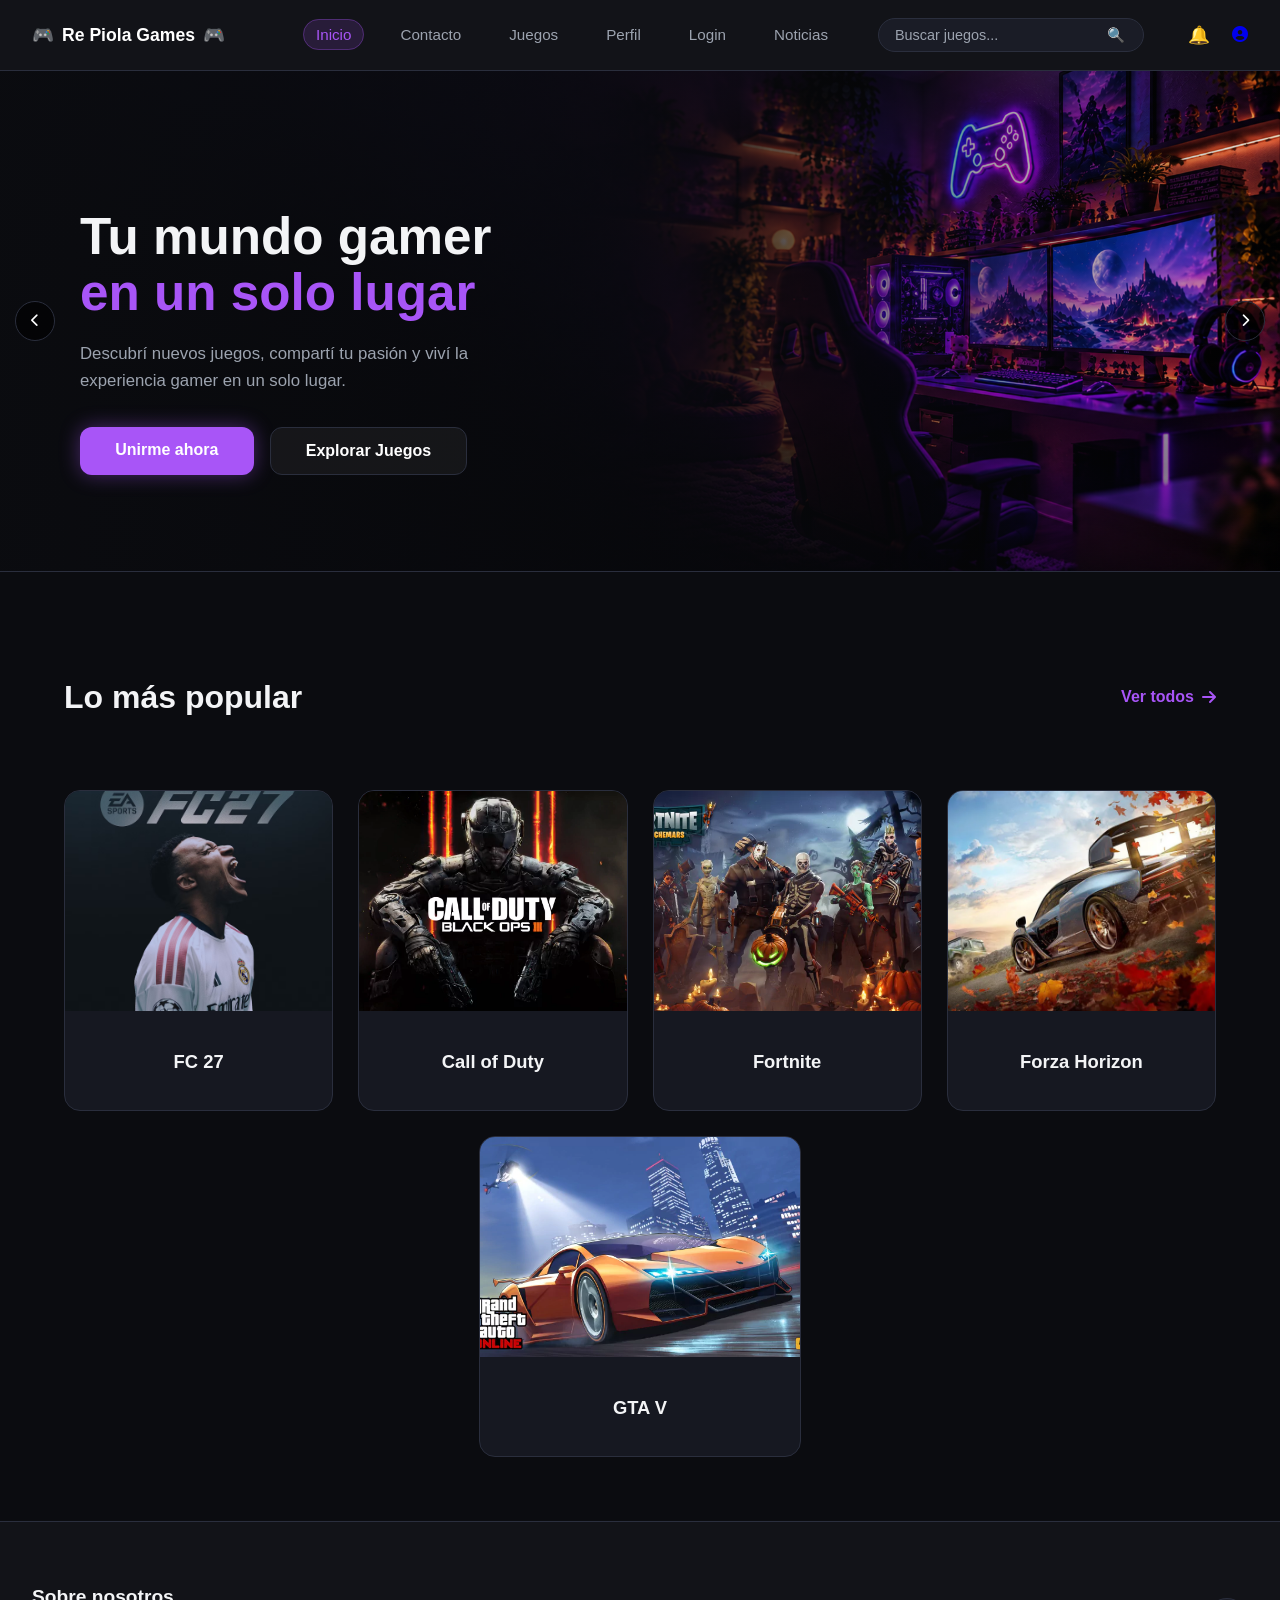
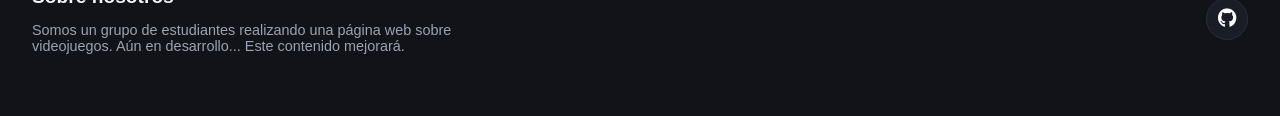
==== index.html @ a8d45162 "mejora en visual de juegos.html" ====
<!DOCTYPE html>
<html lang="es">

<head>
    <meta charset="UTF-8">
    <meta name="viewport" content="width=device-width, initial-scale=1.0">
    <title>Re Piola Games</title>

    <!-- Iconos de Font Awesome -->
    <link rel="stylesheet" href="https://cdnjs.cloudflare.com/ajax/libs/font-awesome/6.5.2/css/all.min.css">

    <!-- Estilos generales y compartidos -->
    <link rel="stylesheet" href="./css/base.css">
    <link rel="stylesheet" href="./css/header.css">
    <link rel="stylesheet" href="./css/componentes.css">

    <!-- Estilos del inicio y pie de página -->
    <link rel="stylesheet" href="./css/inicio.css">
    <link rel="stylesheet" href="./css/footer.css">
</head>

<body>

    <!-- ===== 1. CABECERA ===== -->

    <div id="cabecera-sitio"></div>

    <!-- ===== 2. CONTENIDO PRINCIPAL ===== -->

    <main class="inicio">

        <!-- ===== 2.1. PORTADA Y CARRUSEL ===== -->

        <section id="hero">

            <!-- Imagen que actualiza carrusel.js -->
            <img src="./img/01.png" alt="Imagen en carrusel" id="img-carrusel" class="carrusel-fondo">

            <!-- Degradado sobre la imagen -->
            <div class="overlay-hero"></div>

            <!-- Presentación y enlaces -->
            <div class="hero-texto">
                <h1>
                    Tu mundo gamer
                    <span>en un solo lugar</span>
                </h1>

                <p>
                    Descubrí nuevos juegos, compartí tu pasión y viví
                    la experiencia gamer en un solo lugar.
                </p>

                <div class="hero-botones">
                    <a href="./contacto.html" class="btn">Unirme ahora</a>
                    <a href="./juegos.html" class="btn-secundario">
                        Explorar Juegos
                    </a>
                </div>
            </div>

            <!-- Controles del carrusel -->
            <button id="btn-ant" class="carrusel-btn" aria-label="anterior">
                <i class="fa-solid fa-chevron-left"></i>
            </button>

            <button id="btn-sig" class="carrusel-btn" aria-label="siguiente">
                <i class="fa-solid fa-chevron-right"></i>
            </button>

        </section>

        <!-- ===== 2.2. JUEGOS POPULARES ===== -->

        <section id="juegos-populares">

            <!-- Título y enlace al catálogo -->
            <header>
                <h2>Lo más popular</h2>
                <a href="./juegos.html">
                    Ver todos
                    <i class="fa-solid fa-arrow-right"></i>
                </a>
            </header>

            <!-- Tarjetas organizadas con Flexbox -->
            <div class="grid-juegos">

                <article class="card-juego">
                    <img src="./img/FC-27.avif" alt="FC-27">
                    <h3>FC 27</h3>
                </article>

                <article class="card-juego">
                    <img src="./img/CallOfDuty.webp" alt="Call of Duty">
                    <h3>Call of Duty</h3>
                </article>

                <article class="card-juego">
                    <img src="./img/Fornite.webp" alt="Fortnite">
                    <h3>Fortnite</h3>
                </article>

                <article class="card-juego">
                    <img src="./img/ForzaHorizon.webp" alt="Forza Horizon">
                    <h3>Forza Horizon</h3>
                </article>

                <article class="card-juego">
                    <img src="./img/GtaV.webp" alt="GTA V">
                    <h3>GTA V</h3>
                </article>

            </div>

        </section>

    </main>

    <!-- ===== 3. PIE DE PÁGINA ===== -->

    <div id="pie-sitio"></div>

    <!-- ===== 4. JAVASCRIPT ===== -->

    <script src="./js/carrusel.js"></script>
    <script src="./js/componentes.js"></script>
</body>

</html>
---- css/base.css ----
/* ===== 1. COLORES GENERALES ===== */

:root {
    --bg-main: #0b0c10;
    --bg-header: #121318;
    --bg-card: #161821;

    --color-primary: #a855f7;
    --color-primary-hover: #9333ea;

    --color-text: #f3f4f6;
    --color-text-muted: #9ca3af;

    --border-color: #2a2e3d;
}

/* ===== 2. ESTILO GENERAL DE LA PÁGINA ===== */

body {
    font-family: Verdana, Tahoma, sans-serif;
    margin: 0;
    background-color: var(--bg-main);
    color: var(--color-text);
}

/* ===== 3. CONTENEDOR PRINCIPAL ===== */

main {
    flex: 1;
    max-width: 1300px; /* max width y margin limitan el contenido a 1300 píxeles y lo centra; en pantallas más anchas quedan esos márgenes. */
    margin: 0 auto;
    width: 100%;
    padding: 0;
}
---- css/header.css ----
/* ===== 1. CABECERA PRINCIPAL ===== */

.header-principal {
    background-color: var(--bg-header);
    border-bottom: 1px solid var(--border-color);
    display: flex;
    align-items: center;
    justify-content: space-between;
    padding: 0 2rem;
    height: 70px;
}

/* ===== POSICIÓN DE LA CABECERA COMPARTIDA ===== */

#cabecera-sitio {
    position: sticky;
    top: 0;
    z-index: 1000;
}

/* ===== 2. LOGO ===== */

.logo a {
    display: flex;
    align-items: center;
    gap: 8px;
    font-weight: bold;
    font-size: 1.1rem;
    color: #fff;
    text-decoration: none;
}

/* ===== 3. NAVEGACIÓN ===== */

nav ul {
    display: flex;
    gap: 1.5rem;
    list-style: none;
}

nav ul li a {
    color: var(--color-text-muted);
    text-decoration: none;
    font-size: 0.95rem;
    padding: 6px 12px;
    border-radius: 20px;
    transition: color 0.2s;
}

/* Al pasar el mouse o estar en la página actual */

nav ul li a:hover,
nav ul li a.activo {
    color: #fff;
    background-color: #a855f726;
}

/* Enlace de la página actual */

nav ul li a.activo {
    color: var(--color-primary);
    border: 1px solid #a855f74d;
}

/* ===== 4. BUSCADOR ===== */

.buscador {
    display: flex;
    align-items: center;
    background-color: #1a1c26;
    border: 1px solid var(--border-color);
    border-radius: 30px;
    padding: 4px 12px;
    width: 240px;
}

.buscador input {
    background: transparent;
    border: none;
    color: var(--color-text);
    outline: none;
    width: 100%;
    font-size: 0.9rem;
    padding: 4px;
}

.buscador input::placeholder {
    color: var(--color-text-muted);
}

.buscador button {
    background: transparent;
    border: none;
    cursor: pointer;
    font-size: 0.9rem;
}

/* ===== 5. PANEL DE USUARIO ===== */

.usuario-panel {
    display: flex;
    align-items: center;
    gap: 1rem;
}

.usuario-panel button {
    background: transparent;
    border: none;
    color: var(--color-text);
    font-size: 1.1rem;
    cursor: pointer;
    position: relative;
}

/* ===== 6. ADAPTACIÓN A PANTALLAS PEQUEÑAS ===== */

@media (max-width: 968px) {
    .header-principal {
        padding: 0 1rem;
        flex-wrap: wrap;
        height: auto;
        gap: 10px;
    }
   
    nav ul {
        gap: 1rem;
        overflow-x: auto;
        padding-bottom: 5px;
    }

    .buscador {
        display: none;
    }
}
---- css/componentes.css ----
/* ===== 1. BOTÓN PRINCIPAL ===== */

.btn {
    background-color: var(--color-primary);
    color: #fff;
    padding: 0.9rem 2.2rem;
    border-radius: 12px;
    font-weight: 700;
    text-decoration: none;
    transition: background-color 0.2s, transform 0.2s;
    box-shadow: 0 0 20px rgba(168, 85, 247, 0.4);
}

.btn:hover {
    background-color: var(--color-primary-hover);
    transform: translateY(-2px);
}

/* ===== 2. BOTÓN SECUNDARIO ===== */

.btn-secundario {
    background-color: rgba(255, 255, 255, 0.05);
    color: #fff;
    border: 1px solid var(--border-color);
    padding: 0.9rem 2.2rem;
    border-radius: 12px;
    font-weight: 700;
    text-decoration: none;
    transition: background-color 0.2s, border-color 0.2s;
}

.btn-secundario:hover {
    background-color: rgba(255, 255, 255, 0.1);
    border-color: var(--color-text-muted);
}
---- css/inicio.css ----
/* ===== ANCHO GENERAL DEL INICIO ===== */

main.inicio {
    max-width: none;
}

/* Mantiene centrada la sección de juegos */

#juegos-populares {
    box-sizing: border-box;
    width: 100%;
    max-width: 1300px;
    margin-left: auto;
    margin-right: auto;
}

/* ===== 1. CONTENEDOR DE LA PORTADA ===== */

#hero {
    position: relative;
    width: 100%;
    height: 500px;
    border-radius: 0%;
    overflow: hidden;
    display: flex;
    align-items: center;
    padding: 0;
    border-bottom: 1px solid var(--border-color);
}

/* ===== 2. IMAGEN Y DEGRADADO ===== */

.carrusel-fondo {
    position: absolute;
    top: 0;
    left: 0;
    width: 100%;
    height: 100%;
    object-fit: cover;
    z-index: 1;
}

.overlay-hero {
    position: absolute;
    top: 0;
    left: 0;
    width: 100%;
    height: 100%;
    background: linear-gradient(
        90deg,
        rgba(11, 12, 16, 0.95) 0%,
        rgba(11, 12, 16, 0.6) 60%,
        rgba(11, 12, 16, 0.1) 100%
    );
    z-index: 2;
}

/* ===== 3. TEXTO Y BOTONES DE LA PORTADA ===== */

.hero-texto {
    position: relative;
    z-index: 10;
    flex: 1;
    max-width: 550px;
    padding-left: 5rem;
}

.hero-texto h1 {
    font-size: 3.2rem;
    line-height: 1.1;
    font-weight: 800;
    color: var(--color-text);
    margin-bottom: 1.2rem;
}

.hero-texto h1 span {
    color: var(--color-primary);
    display: block;
}

.hero-texto p {
    color: var(--color-text-muted);
    font-size: 1.05rem;
    line-height: 1.6;
    margin-bottom: 2rem;
    max-width: 460px;
}

.hero-botones {
    display: flex;
    flex-wrap: wrap;
    gap: 1rem;
}

/* ===== 4. FLECHAS DEL CARRUSEL ===== */

.carrusel-btn {
    position: absolute;
    top: 50%;
    transform: translateY(-50%);
    background-color: rgba(0, 0, 0, 0.6);
    color: white;
    border: 1px solid var(--border-color);
    width: 40px;
    height: 40px;
    border-radius: 50%;
    cursor: pointer;
    display: flex;
    align-items: center;
    justify-content: center;
    z-index: 10;
    transition: background-color 0.2s;
}

.carrusel-btn:hover {
    background-color: var(--color-primary);
    border-color: var(--color-primary);
}

#btn-ant {
    left: 15px;
}

#btn-sig {
    right: 15px;
}

/* ===== 5. SECCIÓN DE JUEGOS POPULARES ===== */

#juegos-populares {
    box-sizing: border-box;
    width: 100%;
    max-width: 1300px;
    margin: 2rem auto 0;
    padding: 3rem 4rem;
    background-color: var(--bg-main);
}

#juegos-populares header {
    background: transparent;
    border: none;
    padding: 0;
    height: auto;
    display: flex;
    justify-content: space-between;
    align-items: center;
    margin-bottom: 2rem;
}

#juegos-populares h2 {
    font-size: 2rem;
    font-weight: 700;
    color: var(--color-text);
}

#juegos-populares header a {
    color: var(--color-primary);
    font-weight: 600;
    display: flex;
    align-items: center;
    gap: 8px;
    font-size: 1rem;
    text-decoration: none;
    transition: opacity 0.2s;
}

#juegos-populares header a:hover {
    opacity: 0.8;
}

/* ===== 6. TARJETAS DE JUEGOS ===== */

.grid-juegos {
    display: flex;
    flex-wrap: wrap;
    gap: 25px;
    justify-content: center;
    padding: 1rem 0;
}

.card-juego {
    background-color: var(--bg-card);
    border: 1px solid var(--border-color);
    border-radius: 16px;
    overflow: hidden;
    flex: 1 1 260px;
    max-width: 320px;
    transition:
        transform 0.3s ease,
        border-color 0.3s ease,
        box-shadow 0.3s ease;
    cursor: pointer;
}

.card-juego:hover {
    transform: translateY(-8px);
    border-color: var(--color-primary);
    box-shadow: 0 10px 20px rgba(168, 85, 247, 0.2);
}

.card-juego img {
    width: 100%;
    height: 220px;
    object-fit: cover;
}

.card-juego h3 {
    padding: 18px;
    font-size: 1.15rem;
    color: var(--color-text);
    text-align: center;
}

/* ===== 7. ADAPTACIÓN A PANTALLAS PEQUEÑAS ===== */

@media (max-width: 968px) {
    #hero {
        gap: 2rem;
    }

    .hero-texto h1 {
        font-size: 2.5rem;
    }
}
---- css/footer.css ----
/* ===== 1. CONTENEDOR DEL PIE DE PÁGINA ===== */

footer {
    background-color: var(--bg-header);
    border-top: 1px solid var(--border-color);
    padding: 3rem 2rem;
    display: flex;
    justify-content: space-between;
    align-items: center;
    margin-top: auto;
}

/* ===== 2. INFORMACIÓN ===== */

.footer-info h2 {
    font-size: 1.2rem;
    margin-bottom: 0.5rem;
}

.footer-info p {
    color: var(--color-text-muted);
    font-size: 0.9rem;
    max-width: 500px;
}

/* ===== 3. REDES SOCIALES ===== */

.footer-redes a {
    background-color: #1a1c26;
    border: 1px solid var(--border-color);
    color: #fff;
    text-decoration: none;
    width: 40px;
    height: 40px;
    border-radius: 50%;
    display: flex;
    align-items: center;
    justify-content: center;
    font-size: 1.2rem;
    transition: background-color 0.2s, border-color 0.2s;
}

.footer-redes a:hover {
    background-color: var(--color-primary);
    border-color: var(--color-primary);
}

/* ===== 4. ADAPTACIÓN A PANTALLAS PEQUEÑAS ===== */

@media (max-width: 968px) {
    footer {
        flex-direction: column;
        gap: 1.5rem;
        text-align: center;
    }
}
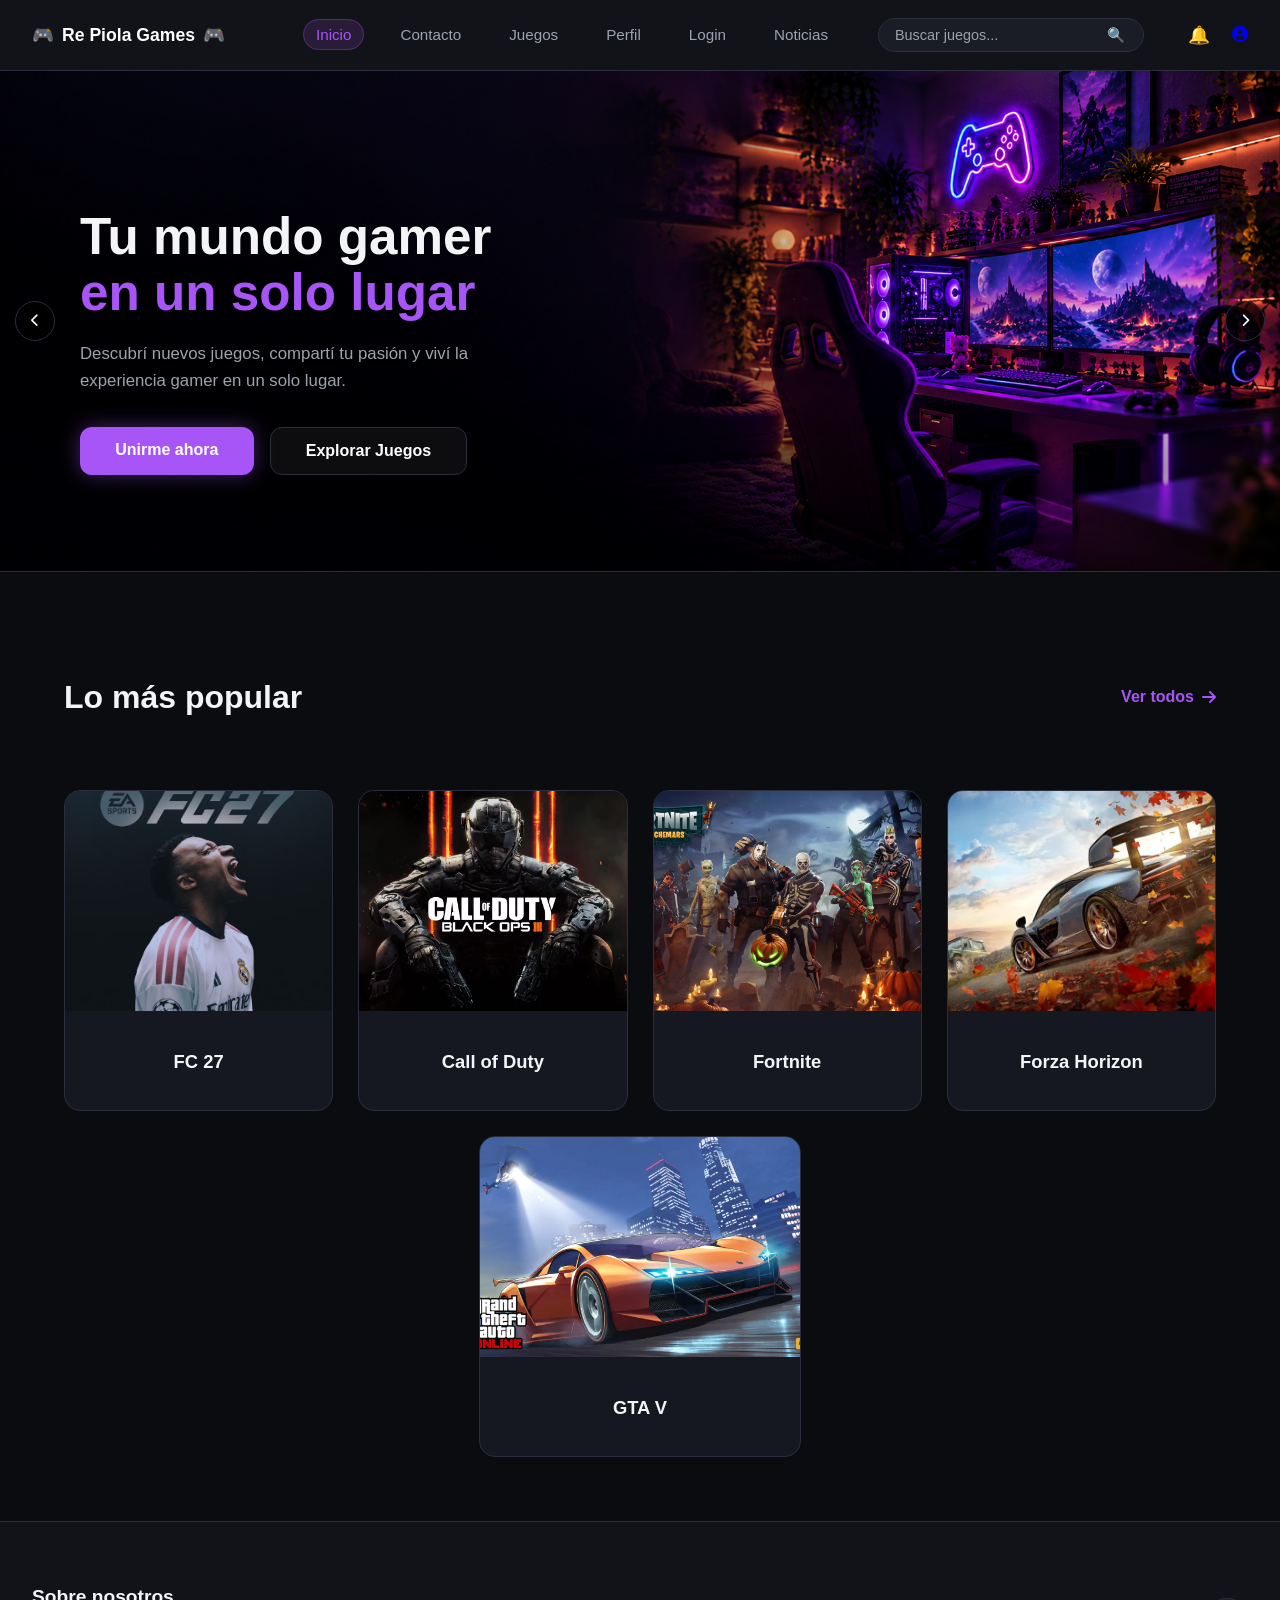
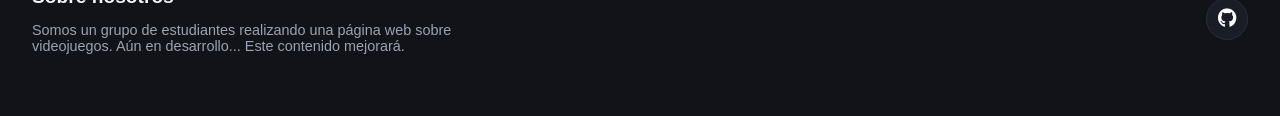
==== commit 0337277b: "Mejora el diseño del formulario de contacto Acomodé los campos y los mensajes de error para que se v" ====
--- a/index.html
+++ b/index.html
@@ -34,10 +34,7 @@
         <section id="hero">
 
             <!-- Imagen que actualiza carrusel.js -->
-            <img src="./img/01.png" alt="Imagen en carrusel" id="img-carrusel" class="carrusel-fondo">
-
-            <!-- Degradado sobre la imagen -->
-            <div class="overlay-hero"></div>
+            <img src="./img/01.png" alt="Habitación gamer con computadora y luces violetas", id="img-carrusel" class="carrusel-fondo">
 
             <!-- Presentación y enlaces -->
             <div class="hero-texto">
--- a/css/inicio.css
+++ b/css/inicio.css
@@ -38,21 +38,6 @@
     height: 100%;
     object-fit: cover;
     z-index: 1;
-}
-
-.overlay-hero {
-    position: absolute;
-    top: 0;
-    left: 0;
-    width: 100%;
-    height: 100%;
-    background: linear-gradient(
-        90deg,
-        rgba(11, 12, 16, 0.95) 0%,
-        rgba(11, 12, 16, 0.6) 60%,
-        rgba(11, 12, 16, 0.1) 100%
-    );
-    z-index: 2;
 }
 
 /* ===== 3. TEXTO Y BOTONES DE LA PORTADA ===== */
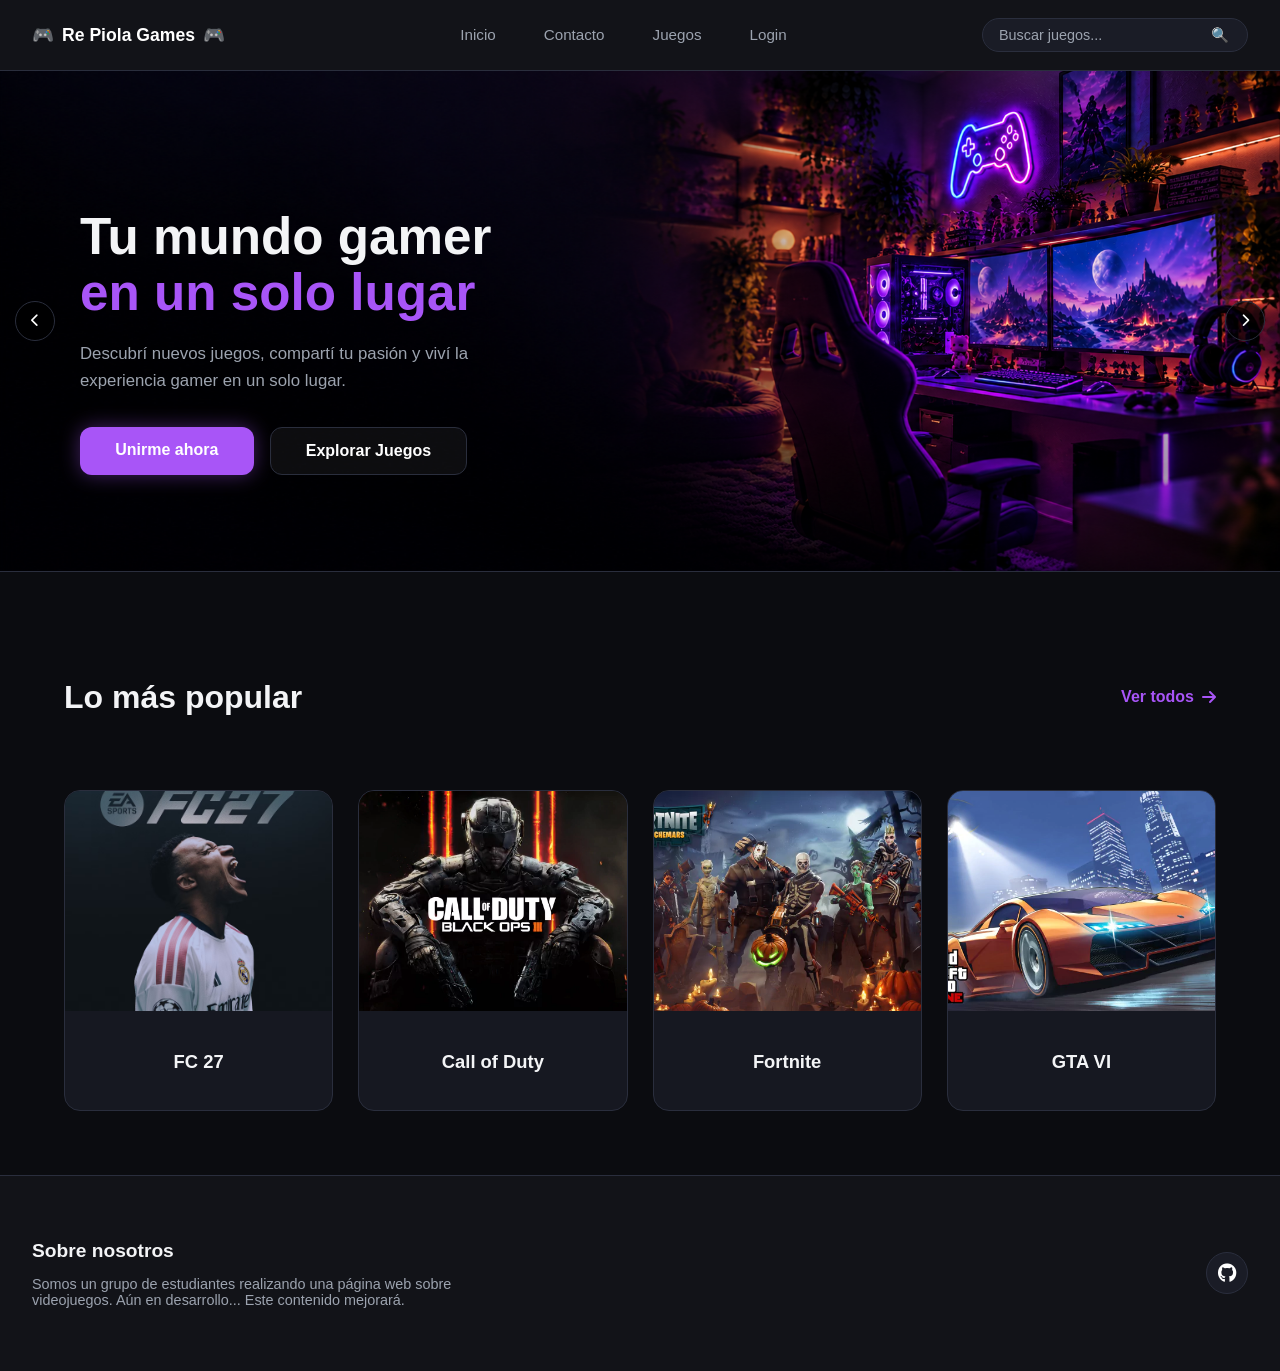
==== commit f4258558: "Actualizacion proyecto Borro franco la clase perfil y noticias porque dijo que era mucho. mejoras en" ====
--- a/index.html
+++ b/index.html
@@ -1,127 +1,177 @@
-<!DOCTYPE html>
+<!doctype html>
 <html lang="es">
-
-<head>
-    <meta charset="UTF-8">
-    <meta name="viewport" content="width=device-width, initial-scale=1.0">
+  <head>
+    <meta charset="UTF-8" />
+    <meta name="viewport" content="width=device-width, initial-scale=1.0" />
     <title>Re Piola Games</title>
 
     <!-- Iconos de Font Awesome -->
-    <link rel="stylesheet" href="https://cdnjs.cloudflare.com/ajax/libs/font-awesome/6.5.2/css/all.min.css">
+    <link
+      rel="stylesheet"
+      href="https://cdnjs.cloudflare.com/ajax/libs/font-awesome/6.5.2/css/all.min.css"
+    />
 
     <!-- Estilos generales y compartidos -->
-    <link rel="stylesheet" href="./css/base.css">
-    <link rel="stylesheet" href="./css/header.css">
-    <link rel="stylesheet" href="./css/componentes.css">
+    <link rel="stylesheet" href="./css/base.css" />
+    <link rel="stylesheet" href="./css/header.css" />
+    <link rel="stylesheet" href="./css/componentes.css" />
 
     <!-- Estilos del inicio y pie de página -->
-    <link rel="stylesheet" href="./css/inicio.css">
-    <link rel="stylesheet" href="./css/footer.css">
-</head>
+    <link rel="stylesheet" href="./css/inicio.css" />
+    <link rel="stylesheet" href="./css/footer.css" />
+  </head>
 
-<body>
-
+  <body>
     <!-- ===== 1. CABECERA ===== -->
 
-    <div id="cabecera-sitio"></div>
+    <header class="header-principal">
+      <!-- Logo -->
+      <div class="logo">
+        <a href="./index.html">
+          <span>🎮</span>
+          <span>Re Piola Games</span>
+          <span>🎮</span>
+        </a>
+      </div>
+
+      <!-- Navegación principal -->
+      <nav aria-label="Navegación principal">
+        <ul>
+          <li><a href="./index.html">Inicio</a></li>
+          <li><a href="./contacto.html">Contacto</a></li>
+          <li><a href="./juegos.html">Juegos</a></li>
+          <li><a href="./login.html">Login</a></li>
+        </ul>
+      </nav>
+
+      <!-- Buscador -->
+      <form class="buscador" role="search">
+        <input
+          type="text"
+          id="buscar"
+          name="buscar"
+          placeholder="Buscar juegos..."
+          aria-label="Buscar juegos"
+        />
+        <button type="submit" aria-label="Buscar">🔍</button>
+      </form>
+    </header>
 
     <!-- ===== 2. CONTENIDO PRINCIPAL ===== -->
 
     <main class="inicio">
+      <!-- ===== 2.1. PORTADA Y CARRUSEL ===== -->
 
-        <!-- ===== 2.1. PORTADA Y CARRUSEL ===== -->
+      <section id="hero">
+        <!-- Imagen que actualiza carrusel.js -->
+        <img
+          src="./img/01.png"
+          alt="Habitación gamer con computadora y luces violetas"
+          ,
+          id="img-carrusel"
+          class="carrusel-fondo"
+        />
 
-        <section id="hero">
+        <!-- Presentación y enlaces -->
+        <div class="hero-texto">
+          <h1>
+            Tu mundo gamer
+            <span>en un solo lugar</span>
+          </h1>
 
-            <!-- Imagen que actualiza carrusel.js -->
-            <img src="./img/01.png" alt="Habitación gamer con computadora y luces violetas", id="img-carrusel" class="carrusel-fondo">
+          <p>
+            Descubrí nuevos juegos, compartí tu pasión y viví la experiencia
+            gamer en un solo lugar.
+          </p>
 
-            <!-- Presentación y enlaces -->
-            <div class="hero-texto">
-                <h1>
-                    Tu mundo gamer
-                    <span>en un solo lugar</span>
-                </h1>
+          <div class="hero-botones">
+            <a href="./login.html" class="btn">Unirme ahora</a>
+            <a href="./juegos.html" class="btn-secundario"> Explorar Juegos </a>
+          </div>
+        </div>
 
-                <p>
-                    Descubrí nuevos juegos, compartí tu pasión y viví
-                    la experiencia gamer en un solo lugar.
-                </p>
+        <!-- Controles del carrusel -->
+        <button id="btn-ant" class="carrusel-btn" aria-label="anterior">
+          <i class="fa-solid fa-chevron-left"></i>
+        </button>
 
-                <div class="hero-botones">
-                    <a href="./contacto.html" class="btn">Unirme ahora</a>
-                    <a href="./juegos.html" class="btn-secundario">
-                        Explorar Juegos
-                    </a>
-                </div>
-            </div>
+        <button id="btn-sig" class="carrusel-btn" aria-label="siguiente">
+          <i class="fa-solid fa-chevron-right"></i>
+        </button>
+      </section>
 
-            <!-- Controles del carrusel -->
-            <button id="btn-ant" class="carrusel-btn" aria-label="anterior">
-                <i class="fa-solid fa-chevron-left"></i>
-            </button>
+      <!-- ===== 2.2. JUEGOS POPULARES ===== -->
 
-            <button id="btn-sig" class="carrusel-btn" aria-label="siguiente">
-                <i class="fa-solid fa-chevron-right"></i>
-            </button>
+      <section id="juegos-populares">
+        <!-- Título y enlace al catálogo -->
+        <header>
+          <h2>Lo más popular</h2>
+          <a href="./juegos.html">
+            Ver todos
+            <i class="fa-solid fa-arrow-right"></i>
+          </a>
+        </header>
 
-        </section>
+        <!-- Tarjetas organizadas con Flexbox -->
+        <div class="grid-juegos">
+          <article class="card-juego">
+            <a href="https://www.ea.com/es-es/games/fifa/fifa-23"
+              target="_blank"
+              ><img src="./img/FC-27.avif" alt="FC-27" />
+              <h3>FC 27</h3>
+            </a>
+          </article>
 
-        <!-- ===== 2.2. JUEGOS POPULARES ===== -->
+          <article class="card-juego">
+            <a href="https://www.callofduty.com/" target="_blank">
+              <img src="img/CallOfDuty.webp" alt="Call of Duty" />
+              <h3>Call of Duty</h3>
+            </a>
+          </article>
 
-        <section id="juegos-populares">
+          <article class="card-juego">
+            <a href="https://www.fortnite.com/?lang=es-ES" target="_blank">
+            <img src="./img/Fornite.webp" alt="Fortnite" />
+            <h3>Fortnite</h3>
+            </a>    
+          </article>
 
-            <!-- Título y enlace al catálogo -->
-            <header>
-                <h2>Lo más popular</h2>
-                <a href="./juegos.html">
-                    Ver todos
-                    <i class="fa-solid fa-arrow-right"></i>
-                </a>
-            </header>
-
-            <!-- Tarjetas organizadas con Flexbox -->
-            <div class="grid-juegos">
-
-                <article class="card-juego">
-                    <img src="./img/FC-27.avif" alt="FC-27">
-                    <h3>FC 27</h3>
-                </article>
-
-                <article class="card-juego">
-                    <img src="./img/CallOfDuty.webp" alt="Call of Duty">
-                    <h3>Call of Duty</h3>
-                </article>
-
-                <article class="card-juego">
-                    <img src="./img/Fornite.webp" alt="Fortnite">
-                    <h3>Fortnite</h3>
-                </article>
-
-                <article class="card-juego">
-                    <img src="./img/ForzaHorizon.webp" alt="Forza Horizon">
-                    <h3>Forza Horizon</h3>
-                </article>
-
-                <article class="card-juego">
-                    <img src="./img/GtaV.webp" alt="GTA V">
-                    <h3>GTA V</h3>
-                </article>
-
-            </div>
-
-        </section>
-
+          <article class="card-juego">
+            <a href="https://www.rockstargames.com/VI" target="_blank">
+            <img src="./img/GtaV.webp" alt="GTA V" />
+            <h3>GTA VI</h3>
+            </a>
+          </article>
+        </div>
+      </section>    
     </main>
 
     <!-- ===== 3. PIE DE PÁGINA ===== -->
 
-    <div id="pie-sitio"></div>
+    <footer>
+      <div class="footer-info">
+        <h2>Sobre nosotros</h2>
+        <p>
+          Somos un grupo de estudiantes realizando una página web sobre
+          videojuegos. Aún en desarrollo... Este contenido mejorará.
+        </p>
+      </div>
+
+      <div class="footer-redes">
+        <a
+          href="https://github.com/orozcofrancoem/TP-Integrador_Web_I.git"
+          target="_blank"
+          rel="noopener noreferrer"
+          aria-label="GitHub"
+        >
+          <i class="fa-brands fa-github" aria-hidden="true"></i>
+        </a>
+      </div>
+    </footer>
 
     <!-- ===== 4. JAVASCRIPT ===== -->
 
     <script src="./js/carrusel.js"></script>
     <script src="./js/componentes.js"></script>
-</body>
-
-</html>+  </body>
+</html>
--- a/css/inicio.css
+++ b/css/inicio.css
@@ -196,6 +196,10 @@
     text-align: center;
 }
 
+.card-juego a{
+    text-decoration: none; /* Quita el subrayado del link*/
+}
+
 /* ===== 7. ADAPTACIÓN A PANTALLAS PEQUEÑAS ===== */
 
 @media (max-width: 968px) {
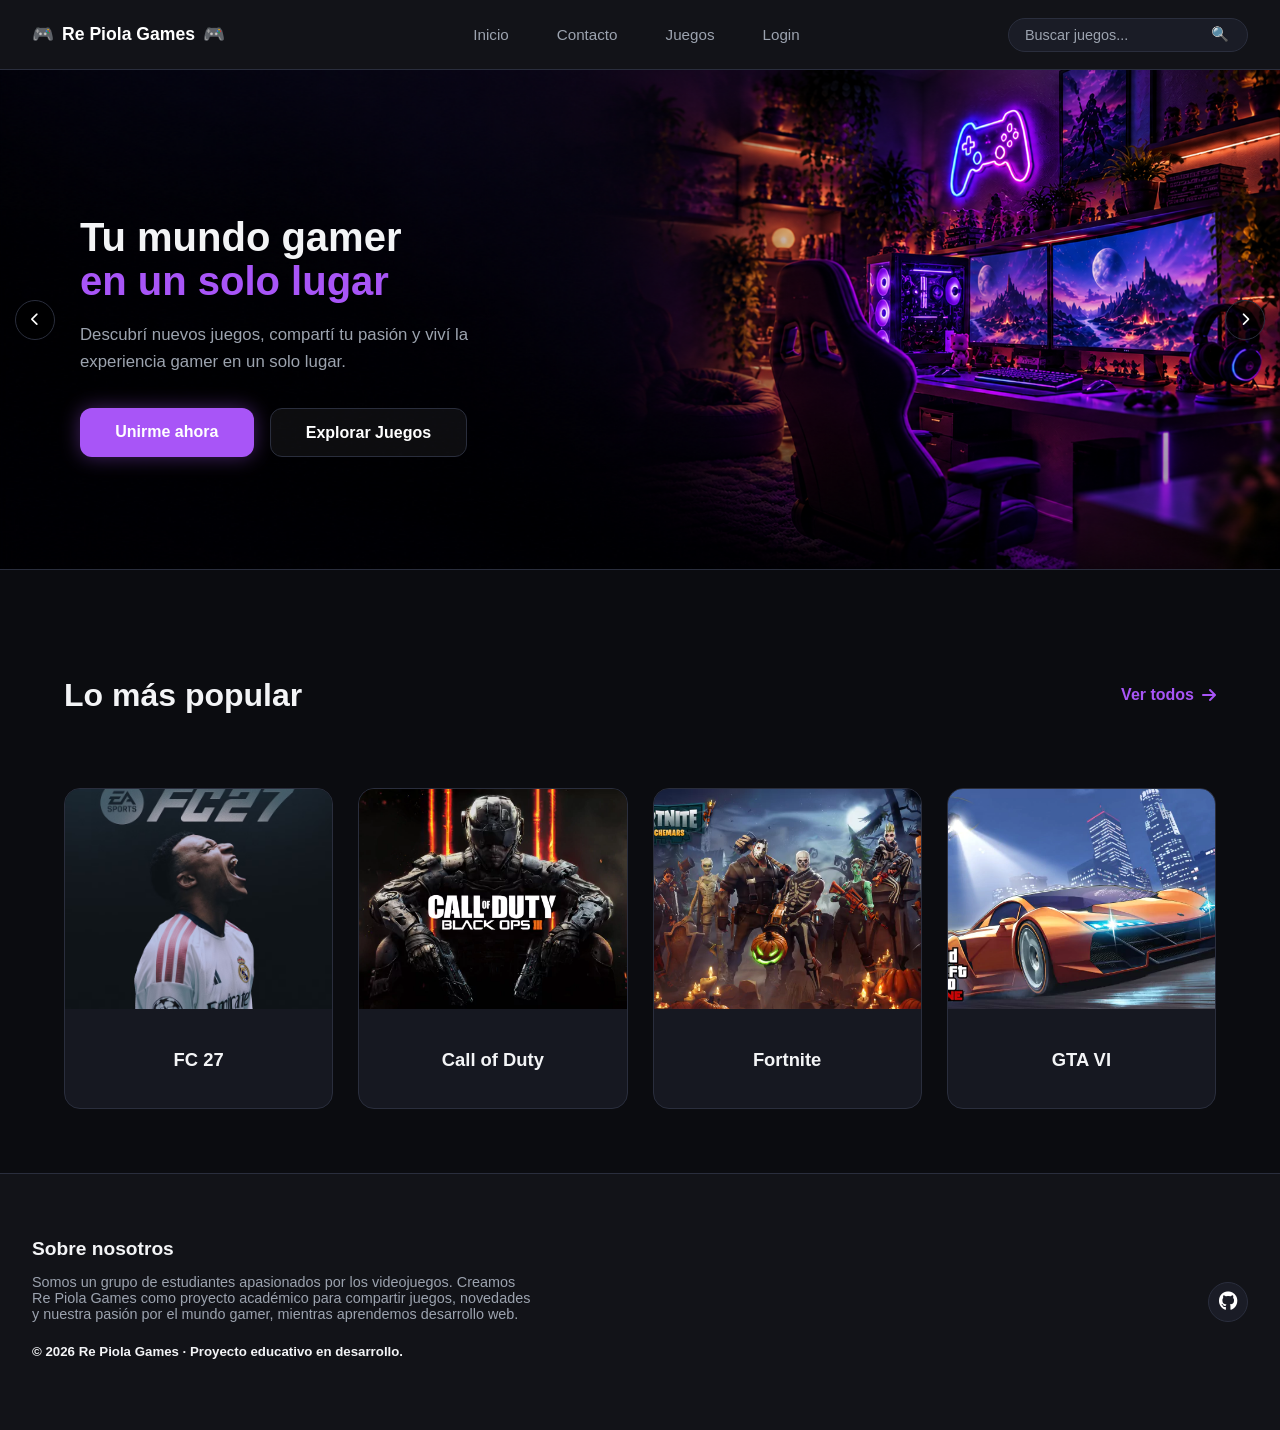
==== commit b11fd728: "avance en los CSS y correccion de los nombres de los juegos" ====
--- a/index.html
+++ b/index.html
@@ -67,7 +67,6 @@
         <img
           src="./img/01.png"
           alt="Habitación gamer con computadora y luces violetas"
-          ,
           id="img-carrusel"
           class="carrusel-fondo"
         />
@@ -115,7 +114,8 @@
         <!-- Tarjetas organizadas con Flexbox -->
         <div class="grid-juegos">
           <article class="card-juego">
-            <a href="https://www.ea.com/es-es/games/fifa/fifa-23"
+            <a
+              href="https://www.ea.com/es/games/ea-sports-fc"
               target="_blank"
               ><img src="./img/FC-27.avif" alt="FC-27" />
               <h3>FC 27</h3>
@@ -131,19 +131,19 @@
 
           <article class="card-juego">
             <a href="https://www.fortnite.com/?lang=es-ES" target="_blank">
-            <img src="./img/Fornite.webp" alt="Fortnite" />
-            <h3>Fortnite</h3>
-            </a>    
+              <img src="./img/Fortnite.webp" alt="Fortnite" />
+              <h3>Fortnite</h3>
+            </a>
           </article>
 
           <article class="card-juego">
             <a href="https://www.rockstargames.com/VI" target="_blank">
-            <img src="./img/GtaV.webp" alt="GTA V" />
-            <h3>GTA VI</h3>
+              <img src="./img/GtaV.webp" alt="GTA V" />
+              <h3>GTA VI</h3>
             </a>
           </article>
         </div>
-      </section>    
+      </section>
     </main>
 
     <!-- ===== 3. PIE DE PÁGINA ===== -->
@@ -152,9 +152,12 @@
       <div class="footer-info">
         <h2>Sobre nosotros</h2>
         <p>
-          Somos un grupo de estudiantes realizando una página web sobre
-          videojuegos. Aún en desarrollo... Este contenido mejorará.
+          Somos un grupo de estudiantes apasionados por los videojuegos. Creamos
+          Re Piola Games como proyecto académico para compartir juegos,
+          novedades y nuestra pasión por el mundo gamer, mientras aprendemos
+          desarrollo web.
         </p>
+        <h5>© 2026 Re Piola Games · Proyecto educativo en desarrollo.</>
       </div>
 
       <div class="footer-redes">
@@ -172,6 +175,5 @@
     <!-- ===== 4. JAVASCRIPT ===== -->
 
     <script src="./js/carrusel.js"></script>
-    <script src="./js/componentes.js"></script>
   </body>
 </html>
--- a/css/base.css
+++ b/css/base.css
@@ -31,4 +31,12 @@
     margin: 0 auto;
     width: 100%;
     padding: 0;
+}
+
+/* ===== CÁLCULO DE TAMAÑOS ===== */
+
+*,
+*::before,
+*::after {
+    box-sizing: border-box;
 }
--- a/css/header.css
+++ b/css/header.css
@@ -131,4 +131,26 @@
     .buscador {
         display: none;
     }
+}
+
+/* ===== MENÚ EN TELÉFONOS ===== */
+
+@media (max-width: 600px) {
+    .header-principal nav {
+        width: 100%;
+        min-width: 0;
+    }
+
+    .header-principal nav ul {
+        flex-wrap: wrap;
+        justify-content: center;
+        gap: 10px;
+        margin: 0;
+        padding: 10px 0;
+        overflow-x: visible;
+    }
+
+    .header-principal nav ul li a {
+        display: block;
+    }
 }
--- a/css/inicio.css
+++ b/css/inicio.css
@@ -51,7 +51,7 @@
 }
 
 .hero-texto h1 {
-    font-size: 3.2rem;
+    font-size: 2.5rem;
     line-height: 1.1;
     font-weight: 800;
     color: var(--color-text);
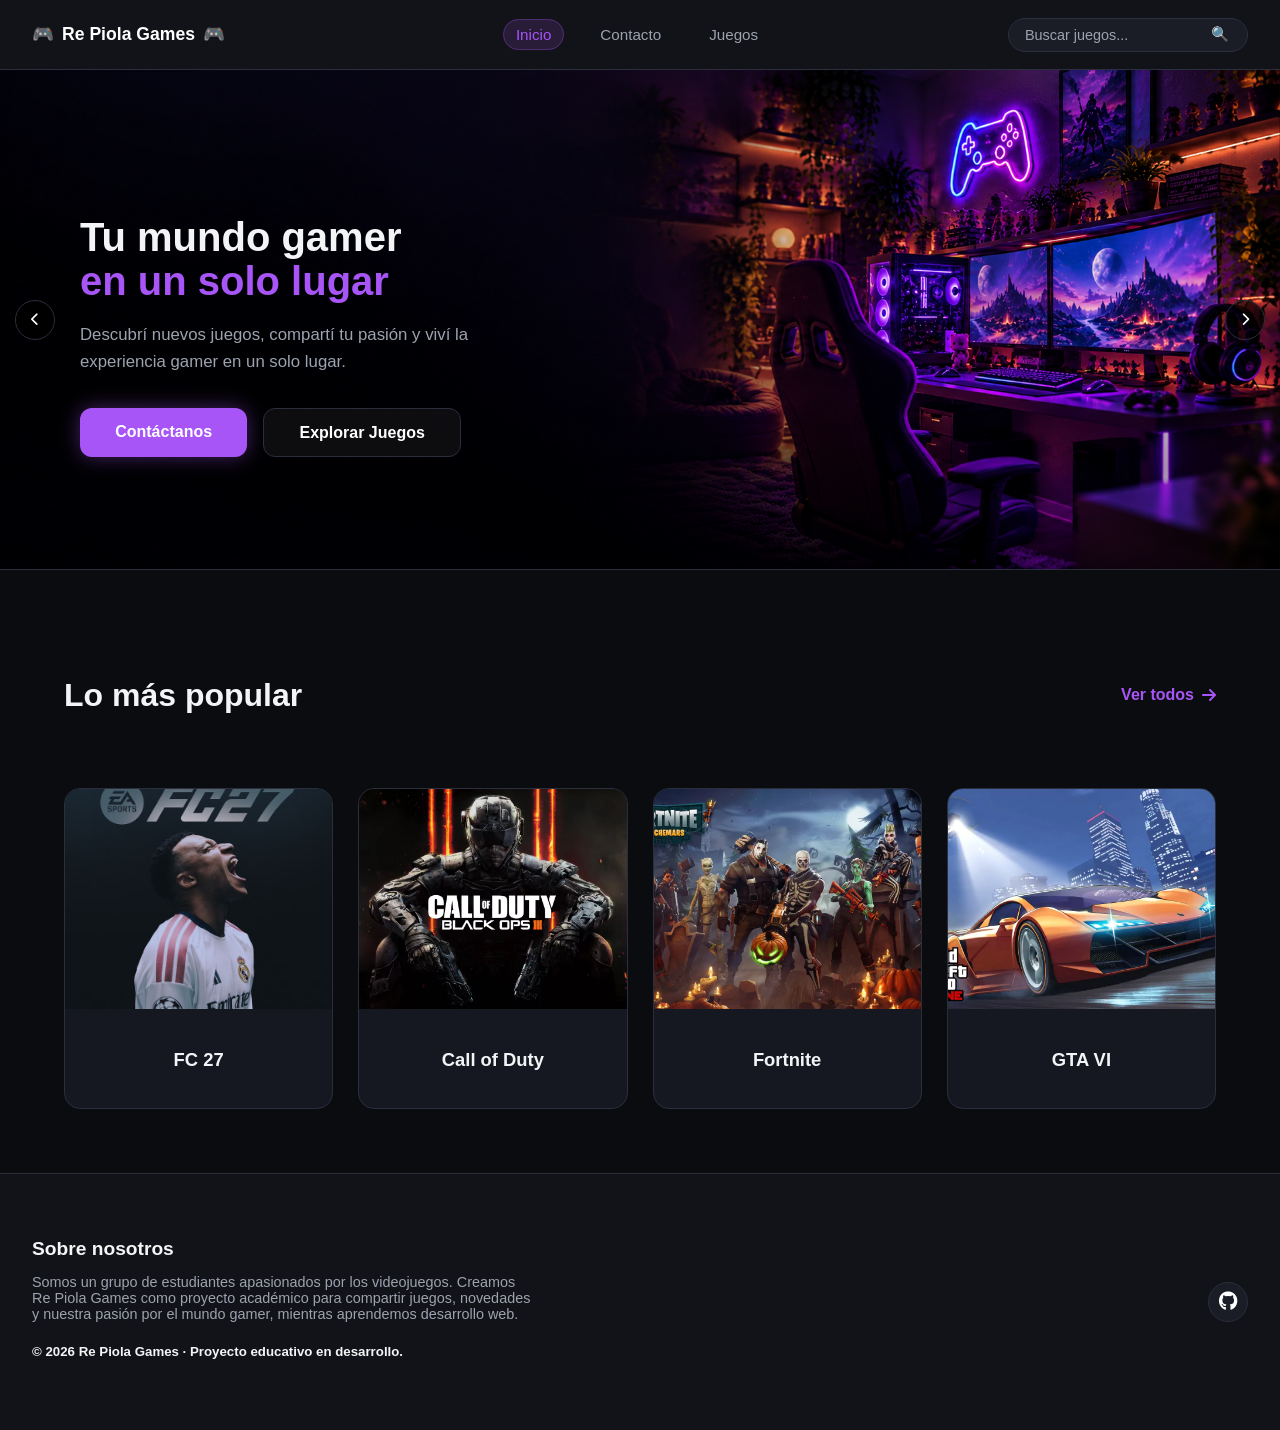
==== commit 0c772a68: "Eliminación de página Login Se eliminó la página Login Se eliminó el ícono de usuario y notificacion" ====
--- a/index.html
+++ b/index.html
@@ -1,179 +1,161 @@
 <!doctype html>
 <html lang="es">
-  <head>
-    <meta charset="UTF-8" />
-    <meta name="viewport" content="width=device-width, initial-scale=1.0" />
-    <title>Re Piola Games</title>
 
-    <!-- Iconos de Font Awesome -->
-    <link
-      rel="stylesheet"
-      href="https://cdnjs.cloudflare.com/ajax/libs/font-awesome/6.5.2/css/all.min.css"
-    />
+<head>
+  <meta charset="UTF-8" />
+  <meta name="viewport" content="width=device-width, initial-scale=1.0" />
+  <title>Re Piola Games</title>
 
-    <!-- Estilos generales y compartidos -->
-    <link rel="stylesheet" href="./css/base.css" />
-    <link rel="stylesheet" href="./css/header.css" />
-    <link rel="stylesheet" href="./css/componentes.css" />
+  <!-- Iconos de Font Awesome -->
+  <link rel="stylesheet" href="https://cdnjs.cloudflare.com/ajax/libs/font-awesome/6.5.2/css/all.min.css" />
 
-    <!-- Estilos del inicio y pie de página -->
-    <link rel="stylesheet" href="./css/inicio.css" />
-    <link rel="stylesheet" href="./css/footer.css" />
-  </head>
+  <!-- Estilos generales y compartidos -->
+  <link rel="stylesheet" href="./css/base.css" />
+  <link rel="stylesheet" href="./css/header.css" />
+  <link rel="stylesheet" href="./css/componentes.css" />
 
-  <body>
-    <!-- ===== 1. CABECERA ===== -->
+  <!-- Estilos del inicio y pie de página -->
+  <link rel="stylesheet" href="./css/inicio.css" />
+  <link rel="stylesheet" href="./css/footer.css" />
+</head>
 
-    <header class="header-principal">
-      <!-- Logo -->
-      <div class="logo">
-        <a href="./index.html">
-          <span>🎮</span>
-          <span>Re Piola Games</span>
-          <span>🎮</span>
-        </a>
+<body>
+  <!-- ===== 1. CABECERA ===== -->
+
+  <header class="header-principal">
+    <!-- Logo -->
+    <div class="logo">
+      <a href="./index.html">
+        <span>🎮</span>
+        <span>Re Piola Games</span>
+        <span>🎮</span>
+      </a>
+    </div>
+
+    <!-- Navegación principal -->
+    <nav aria-label="Navegación principal">
+      <ul>
+        <li><a href="./index.html" class="activo">Inicio</a></li>
+        <li><a href="./contacto.html">Contacto</a></li>
+        <li><a href="./juegos.html">Juegos</a></li>
+      </ul>
+    </nav>
+
+    <!-- Buscador -->
+    <form class="buscador" role="search">
+      <input type="text" id="buscar" name="buscar" placeholder="Buscar juegos..." aria-label="Buscar juegos" />
+      <button type="submit" aria-label="Buscar">🔍</button>
+    </form>
+
+  </header>
+
+  <!-- ===== 2. CONTENIDO PRINCIPAL ===== -->
+
+  <main class="inicio">
+    <!-- ===== 2.1. PORTADA Y CARRUSEL ===== -->
+
+    <section id="hero">
+      <!-- Imagen que actualiza carrusel.js -->
+      <img src="./img/01.png" alt="Habitación gamer con computadora y luces violetas" id="img-carrusel"
+        class="carrusel-fondo" />
+
+      <!-- Presentación y enlaces -->
+      <div class="hero-texto">
+        <h1>
+          Tu mundo gamer
+          <span>en un solo lugar</span>
+        </h1>
+
+        <p>
+          Descubrí nuevos juegos, compartí tu pasión y viví la experiencia
+          gamer en un solo lugar.
+        </p>
+
+        <div class="hero-botones">
+          <a href="./contacto.html" class="btn">Contáctanos</a>
+          <a href="./juegos.html" class="btn-secundario"> Explorar Juegos </a>
+        </div>
       </div>
 
-      <!-- Navegación principal -->
-      <nav aria-label="Navegación principal">
-        <ul>
-          <li><a href="./index.html">Inicio</a></li>
-          <li><a href="./contacto.html">Contacto</a></li>
-          <li><a href="./juegos.html">Juegos</a></li>
-          <li><a href="./login.html">Login</a></li>
-        </ul>
-      </nav>
+      <!-- Controles del carrusel -->
+      <button id="btn-ant" class="carrusel-btn" aria-label="anterior">
+        <i class="fa-solid fa-chevron-left"></i>
+      </button>
 
-      <!-- Buscador -->
-      <form class="buscador" role="search">
-        <input
-          type="text"
-          id="buscar"
-          name="buscar"
-          placeholder="Buscar juegos..."
-          aria-label="Buscar juegos"
-        />
-        <button type="submit" aria-label="Buscar">🔍</button>
-      </form>
-    </header>
+      <button id="btn-sig" class="carrusel-btn" aria-label="siguiente">
+        <i class="fa-solid fa-chevron-right"></i>
+      </button>
+    </section>
 
-    <!-- ===== 2. CONTENIDO PRINCIPAL ===== -->
+    <!-- ===== 2.2. JUEGOS POPULARES ===== -->
 
-    <main class="inicio">
-      <!-- ===== 2.1. PORTADA Y CARRUSEL ===== -->
+    <section id="juegos-populares">
+      <!-- Título y enlace al catálogo -->
+      <header>
+        <h2>Lo más popular</h2>
+        <a href="./juegos.html">
+          Ver todos
+          <i class="fa-solid fa-arrow-right"></i>
+        </a>
+      </header>
 
-      <section id="hero">
-        <!-- Imagen que actualiza carrusel.js -->
-        <img
-          src="./img/01.png"
-          alt="Habitación gamer con computadora y luces violetas"
-          id="img-carrusel"
-          class="carrusel-fondo"
-        />
+      <!-- Tarjetas organizadas con Flexbox -->
+      <div class="grid-juegos">
+        <article class="card-juego">
+          <a href="https://www.ea.com/es/games/ea-sports-fc" target="_blank"><img src="./img/FC-27.avif" alt="FC-27" />
+            <h3>FC 27</h3>
+          </a>
+        </article>
 
-        <!-- Presentación y enlaces -->
-        <div class="hero-texto">
-          <h1>
-            Tu mundo gamer
-            <span>en un solo lugar</span>
-          </h1>
+        <article class="card-juego">
+          <a href="https://www.callofduty.com/" target="_blank">
+            <img src="img/CallOfDuty.webp" alt="Call of Duty" />
+            <h3>Call of Duty</h3>
+          </a>
+        </article>
 
-          <p>
-            Descubrí nuevos juegos, compartí tu pasión y viví la experiencia
-            gamer en un solo lugar.
-          </p>
+        <article class="card-juego">
+          <a href="https://www.fortnite.com/?lang=es-ES" target="_blank">
+            <img src="./img/Fortnite.webp" alt="Fortnite" />
+            <h3>Fortnite</h3>
+          </a>
+        </article>
 
-          <div class="hero-botones">
-            <a href="./login.html" class="btn">Unirme ahora</a>
-            <a href="./juegos.html" class="btn-secundario"> Explorar Juegos </a>
-          </div>
-        </div>
+        <article class="card-juego">
+          <a href="https://www.rockstargames.com/VI" target="_blank">
+            <img src="./img/GtaV.webp" alt="GTA V" />
+            <h3>GTA VI</h3>
+          </a>
+        </article>
+      </div>
+    </section>
+  </main>
 
-        <!-- Controles del carrusel -->
-        <button id="btn-ant" class="carrusel-btn" aria-label="anterior">
-          <i class="fa-solid fa-chevron-left"></i>
-        </button>
+  <!-- ===== 3. PIE DE PÁGINA ===== -->
 
-        <button id="btn-sig" class="carrusel-btn" aria-label="siguiente">
-          <i class="fa-solid fa-chevron-right"></i>
-        </button>
-      </section>
+  <footer>
+    <div class="footer-info">
+      <h2>Sobre nosotros</h2>
+      <p>
+        Somos un grupo de estudiantes apasionados por los videojuegos. Creamos
+        Re Piola Games como proyecto académico para compartir juegos,
+        novedades y nuestra pasión por el mundo gamer, mientras aprendemos
+        desarrollo web.
+      </p>
+      <h5>© 2026 Re Piola Games · Proyecto educativo en desarrollo.</>
+    </div>
 
-      <!-- ===== 2.2. JUEGOS POPULARES ===== -->
+    <div class="footer-redes">
+      <a href="https://github.com/orozcofrancoem/TP-Integrador_Web_I.git" target="_blank" rel="noopener noreferrer"
+        aria-label="GitHub">
+        <i class="fa-brands fa-github" aria-hidden="true"></i>
+      </a>
+    </div>
+  </footer>
 
-      <section id="juegos-populares">
-        <!-- Título y enlace al catálogo -->
-        <header>
-          <h2>Lo más popular</h2>
-          <a href="./juegos.html">
-            Ver todos
-            <i class="fa-solid fa-arrow-right"></i>
-          </a>
-        </header>
+  <!-- ===== 4. JAVASCRIPT ===== -->
 
-        <!-- Tarjetas organizadas con Flexbox -->
-        <div class="grid-juegos">
-          <article class="card-juego">
-            <a
-              href="https://www.ea.com/es/games/ea-sports-fc"
-              target="_blank"
-              ><img src="./img/FC-27.avif" alt="FC-27" />
-              <h3>FC 27</h3>
-            </a>
-          </article>
+  <script src="./js/carrusel.js"></script>
+</body>
 
-          <article class="card-juego">
-            <a href="https://www.callofduty.com/" target="_blank">
-              <img src="img/CallOfDuty.webp" alt="Call of Duty" />
-              <h3>Call of Duty</h3>
-            </a>
-          </article>
-
-          <article class="card-juego">
-            <a href="https://www.fortnite.com/?lang=es-ES" target="_blank">
-              <img src="./img/Fortnite.webp" alt="Fortnite" />
-              <h3>Fortnite</h3>
-            </a>
-          </article>
-
-          <article class="card-juego">
-            <a href="https://www.rockstargames.com/VI" target="_blank">
-              <img src="./img/GtaV.webp" alt="GTA V" />
-              <h3>GTA VI</h3>
-            </a>
-          </article>
-        </div>
-      </section>
-    </main>
-
-    <!-- ===== 3. PIE DE PÁGINA ===== -->
-
-    <footer>
-      <div class="footer-info">
-        <h2>Sobre nosotros</h2>
-        <p>
-          Somos un grupo de estudiantes apasionados por los videojuegos. Creamos
-          Re Piola Games como proyecto académico para compartir juegos,
-          novedades y nuestra pasión por el mundo gamer, mientras aprendemos
-          desarrollo web.
-        </p>
-        <h5>© 2026 Re Piola Games · Proyecto educativo en desarrollo.</>
-      </div>
-
-      <div class="footer-redes">
-        <a
-          href="https://github.com/orozcofrancoem/TP-Integrador_Web_I.git"
-          target="_blank"
-          rel="noopener noreferrer"
-          aria-label="GitHub"
-        >
-          <i class="fa-brands fa-github" aria-hidden="true"></i>
-        </a>
-      </div>
-    </footer>
-
-    <!-- ===== 4. JAVASCRIPT ===== -->
-
-    <script src="./js/carrusel.js"></script>
-  </body>
-</html>
+</html>
--- a/css/header.css
+++ b/css/header.css
@@ -8,12 +8,12 @@
     justify-content: space-between;
     padding: 0 2rem;
     height: 70px;
+    position: sticky;
 }
 
 /* ===== POSICIÓN DE LA CABECERA COMPARTIDA ===== */
 
 #cabecera-sitio {
-    position: sticky;
     top: 0;
     z-index: 1000;
 }
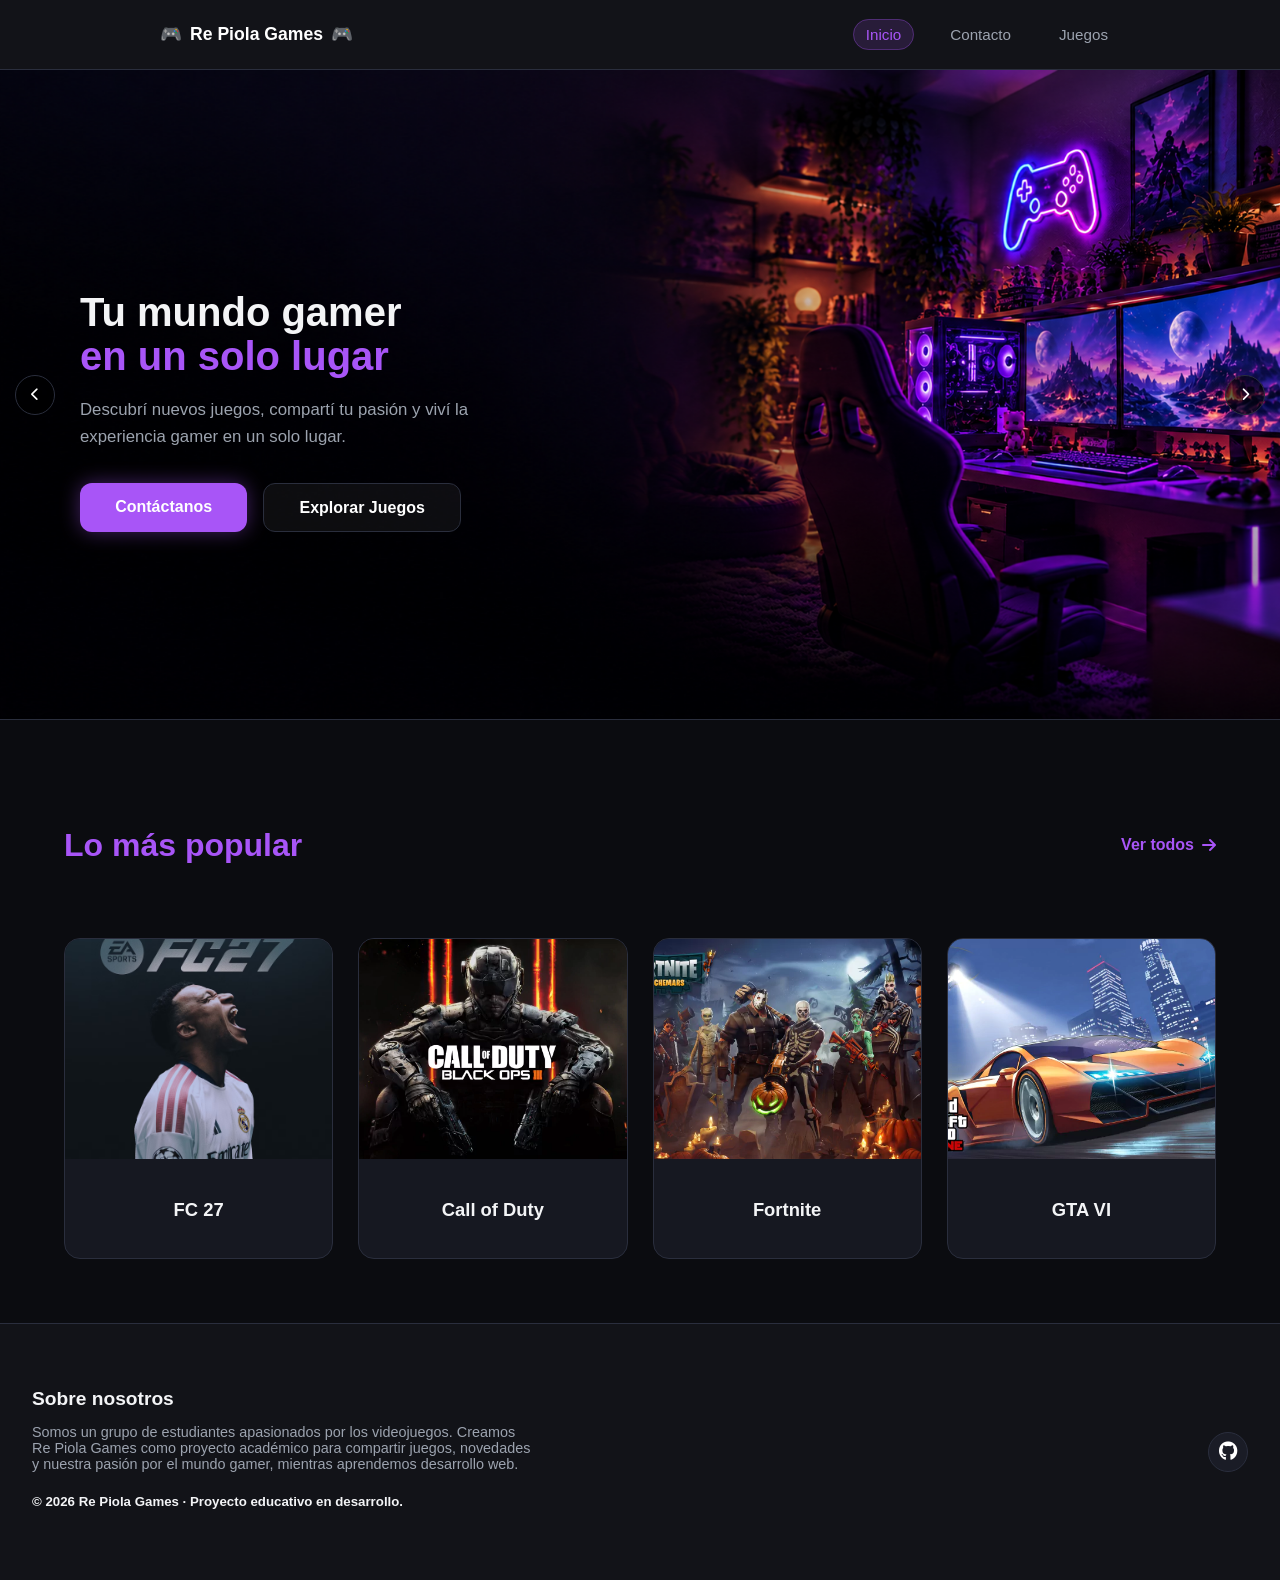
==== commit 27515e2f: "Pulimos detalles Borramos el buscador, centramos los ul del nav, corregimos detalles de css, le dimo" ====
--- a/index.html
+++ b/index.html
@@ -33,19 +33,13 @@
     </div>
 
     <!-- Navegación principal -->
-    <nav aria-label="Navegación principal">
+    <nav class="navegacion" aria-label="Navegación principal">
       <ul>
         <li><a href="./index.html" class="activo">Inicio</a></li>
         <li><a href="./contacto.html">Contacto</a></li>
         <li><a href="./juegos.html">Juegos</a></li>
       </ul>
     </nav>
-
-    <!-- Buscador -->
-    <form class="buscador" role="search">
-      <input type="text" id="buscar" name="buscar" placeholder="Buscar juegos..." aria-label="Buscar juegos" />
-      <button type="submit" aria-label="Buscar">🔍</button>
-    </form>
 
   </header>
 
--- a/css/header.css
+++ b/css/header.css
@@ -5,18 +5,25 @@
     border-bottom: 1px solid var(--border-color);
     display: flex;
     align-items: center;
+    padding: 0 10rem;
+    height: 70px;
     justify-content: space-between;
-    padding: 0 2rem;
-    height: 70px;
     position: sticky;
-}
-
-/* ===== POSICIÓN DE LA CABECERA COMPARTIDA ===== */
-
-#cabecera-sitio {
     top: 0;
     z-index: 1000;
 }
+
+.logo {
+    display: flex;
+    align-items: center;
+    gap: 8px;
+    font-weight: bold;
+    font-size: 1.1rem;
+    color: #fff;
+    text-decoration: none;
+    justify-content: center;
+}
+
 
 /* ===== 2. LOGO ===== */
 
@@ -62,56 +69,6 @@
     border: 1px solid #a855f74d;
 }
 
-/* ===== 4. BUSCADOR ===== */
-
-.buscador {
-    display: flex;
-    align-items: center;
-    background-color: #1a1c26;
-    border: 1px solid var(--border-color);
-    border-radius: 30px;
-    padding: 4px 12px;
-    width: 240px;
-}
-
-.buscador input {
-    background: transparent;
-    border: none;
-    color: var(--color-text);
-    outline: none;
-    width: 100%;
-    font-size: 0.9rem;
-    padding: 4px;
-}
-
-.buscador input::placeholder {
-    color: var(--color-text-muted);
-}
-
-.buscador button {
-    background: transparent;
-    border: none;
-    cursor: pointer;
-    font-size: 0.9rem;
-}
-
-/* ===== 5. PANEL DE USUARIO ===== */
-
-.usuario-panel {
-    display: flex;
-    align-items: center;
-    gap: 1rem;
-}
-
-.usuario-panel button {
-    background: transparent;
-    border: none;
-    color: var(--color-text);
-    font-size: 1.1rem;
-    cursor: pointer;
-    position: relative;
-}
-
 /* ===== 6. ADAPTACIÓN A PANTALLAS PEQUEÑAS ===== */
 
 @media (max-width: 968px) {
--- a/css/inicio.css
+++ b/css/inicio.css
@@ -4,22 +4,12 @@
     max-width: none;
 }
 
-/* Mantiene centrada la sección de juegos */
-
-#juegos-populares {
-    box-sizing: border-box;
-    width: 100%;
-    max-width: 1300px;
-    margin-left: auto;
-    margin-right: auto;
-}
-
 /* ===== 1. CONTENEDOR DE LA PORTADA ===== */
 
 #hero {
     position: relative;
     width: 100%;
-    height: 500px;
+    height: 650px;
     border-radius: 0%;
     overflow: hidden;
     display: flex;
@@ -135,7 +125,7 @@
 #juegos-populares h2 {
     font-size: 2rem;
     font-weight: 700;
-    color: var(--color-text);
+    color: var(--color-primary);
 }
 
 #juegos-populares header a {
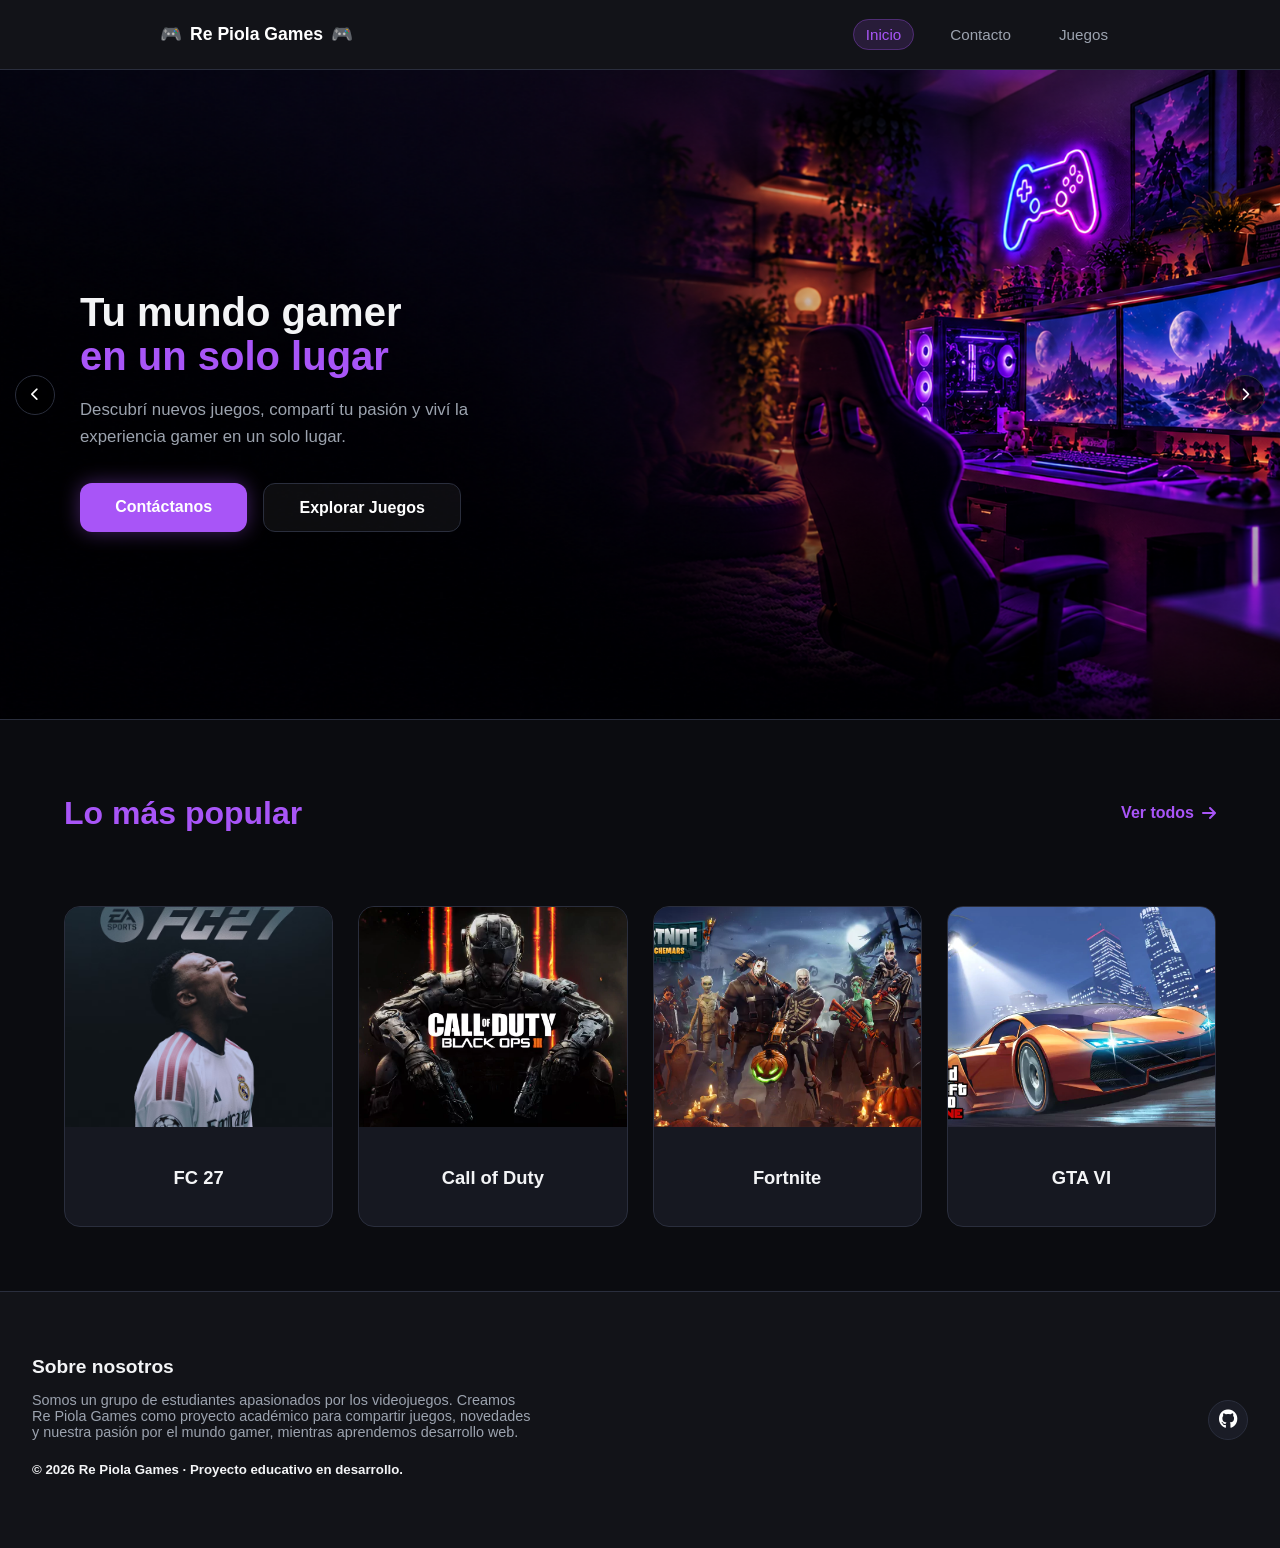
==== commit 6831858b: "FINISH se formatearon todos los archivos se eliminaron comentarios se modificó el README para que ex" ====
--- a/index.html
+++ b/index.html
@@ -136,7 +136,7 @@
         novedades y nuestra pasión por el mundo gamer, mientras aprendemos
         desarrollo web.
       </p>
-      <h5>© 2026 Re Piola Games · Proyecto educativo en desarrollo.</>
+      <h5>© 2026 Re Piola Games · Proyecto educativo en desarrollo.</h5>
     </div>
 
     <div class="footer-redes">
--- a/css/base.css
+++ b/css/base.css
@@ -1,36 +1,39 @@
 /* ===== 1. COLORES GENERALES ===== */
 
 :root {
-    --bg-main: #0b0c10;
-    --bg-header: #121318;
-    --bg-card: #161821;
+  --bg-main: #0b0c10;
+  --bg-header: #121318;
+  --bg-card: #161821;
 
-    --color-primary: #a855f7;
-    --color-primary-hover: #9333ea;
+  --color-primary: #a855f7;
+  --color-primary-hover: #9333ea;
 
-    --color-text: #f3f4f6;
-    --color-text-muted: #9ca3af;
+  --color-text: #f3f4f6;
+  --color-text-muted: #9ca3af;
 
-    --border-color: #2a2e3d;
+  --border-color: #2a2e3d;
 }
 
 /* ===== 2. ESTILO GENERAL DE LA PÁGINA ===== */
 
 body {
-    font-family: Verdana, Tahoma, sans-serif;
-    margin: 0;
-    background-color: var(--bg-main);
-    color: var(--color-text);
+  font-family: Verdana, Tahoma, sans-serif;
+  margin: 0;
+  background-color: var(--bg-main);
+  color: var(--color-text);
+  min-height: 100vh;
+  display: flex;
+  flex-direction: column;
 }
 
 /* ===== 3. CONTENEDOR PRINCIPAL ===== */
 
 main {
-    flex: 1;
-    max-width: 1300px; /* max width y margin limitan el contenido a 1300 píxeles y lo centra; en pantallas más anchas quedan esos márgenes. */
-    margin: 0 auto;
-    width: 100%;
-    padding: 0;
+  flex: 1;
+  max-width: 1300px; /* max width y margin limitan el contenido a 1300 píxeles y lo centra; en pantallas más anchas quedan esos márgenes. */
+  margin: 0 auto;
+  width: 100%;
+  padding: 0;
 }
 
 /* ===== CÁLCULO DE TAMAÑOS ===== */
@@ -38,5 +41,5 @@
 *,
 *::before,
 *::after {
-    box-sizing: border-box;
-}+  box-sizing: border-box;
+}
--- a/css/header.css
+++ b/css/header.css
@@ -1,113 +1,98 @@
 /* ===== 1. CABECERA PRINCIPAL ===== */
 
 .header-principal {
-    background-color: var(--bg-header);
-    border-bottom: 1px solid var(--border-color);
-    display: flex;
-    align-items: center;
-    padding: 0 10rem;
-    height: 70px;
-    justify-content: space-between;
-    position: sticky;
-    top: 0;
-    z-index: 1000;
+  background-color: var(--bg-header);
+  border-bottom: 1px solid var(--border-color);
+  display: flex;
+  align-items: center;
+  padding: 0 10rem;
+  height: 70px;
+  justify-content: space-between;
+  position: sticky;
+  top: 0;
+  z-index: 1000;
 }
-
-.logo {
-    display: flex;
-    align-items: center;
-    gap: 8px;
-    font-weight: bold;
-    font-size: 1.1rem;
-    color: #fff;
-    text-decoration: none;
-    justify-content: center;
-}
-
 
 /* ===== 2. LOGO ===== */
 
 .logo a {
-    display: flex;
-    align-items: center;
-    gap: 8px;
-    font-weight: bold;
-    font-size: 1.1rem;
-    color: #fff;
-    text-decoration: none;
+  display: flex;
+  align-items: center;
+  gap: 8px;
+  font-weight: bold;
+  font-size: 1.1rem;
+  color: #fff;
+  text-decoration: none;
 }
 
 /* ===== 3. NAVEGACIÓN ===== */
 
 nav ul {
-    display: flex;
-    gap: 1.5rem;
-    list-style: none;
+  display: flex;
+  gap: 1.5rem;
+  list-style: none;
 }
 
 nav ul li a {
-    color: var(--color-text-muted);
-    text-decoration: none;
-    font-size: 0.95rem;
-    padding: 6px 12px;
-    border-radius: 20px;
-    transition: color 0.2s;
+  color: var(--color-text-muted);
+  text-decoration: none;
+  font-size: 0.95rem;
+  padding: 6px 12px;
+  border-radius: 20px;
+  transition: color 0.2s;
 }
 
 /* Al pasar el mouse o estar en la página actual */
 
 nav ul li a:hover,
 nav ul li a.activo {
-    color: #fff;
-    background-color: #a855f726;
+  color: #fff;
+  background-color: #a855f726;
 }
 
 /* Enlace de la página actual */
 
 nav ul li a.activo {
-    color: var(--color-primary);
-    border: 1px solid #a855f74d;
+  color: var(--color-primary);
+  border: 1px solid #a855f74d;
 }
 
 /* ===== 6. ADAPTACIÓN A PANTALLAS PEQUEÑAS ===== */
 
 @media (max-width: 968px) {
-    .header-principal {
-        padding: 0 1rem;
-        flex-wrap: wrap;
-        height: auto;
-        gap: 10px;
-    }
-   
-    nav ul {
-        gap: 1rem;
-        overflow-x: auto;
-        padding-bottom: 5px;
-    }
+  .header-principal {
+    padding: 0 1rem;
+    flex-wrap: wrap;
+    height: auto;
+    gap: 10px;
+  }
 
-    .buscador {
-        display: none;
-    }
+  nav ul {
+    gap: 1rem;
+    flex-wrap: wrap;
+    overflow-x: visible;
+    padding-bottom: 5px;
+  }
 }
 
 /* ===== MENÚ EN TELÉFONOS ===== */
 
 @media (max-width: 600px) {
-    .header-principal nav {
-        width: 100%;
-        min-width: 0;
-    }
+  .header-principal nav {
+    width: 100%;
+    min-width: 0;
+  }
 
-    .header-principal nav ul {
-        flex-wrap: wrap;
-        justify-content: center;
-        gap: 10px;
-        margin: 0;
-        padding: 10px 0;
-        overflow-x: visible;
-    }
+  .header-principal nav ul {
+    flex-wrap: wrap;
+    justify-content: center;
+    gap: 10px;
+    margin: 0;
+    padding: 10px 0;
+    overflow-x: visible;
+  }
 
-    .header-principal nav ul li a {
-        display: block;
-    }
-}+  .header-principal nav ul li a {
+    display: block;
+  }
+}
--- a/css/componentes.css
+++ b/css/componentes.css
@@ -1,35 +1,39 @@
 /* ===== 1. BOTÓN PRINCIPAL ===== */
 
 .btn {
-    background-color: var(--color-primary);
-    color: #fff;
-    padding: 0.9rem 2.2rem;
-    border-radius: 12px;
-    font-weight: 700;
-    text-decoration: none;
-    transition: background-color 0.2s, transform 0.2s;
-    box-shadow: 0 0 20px rgba(168, 85, 247, 0.4);
+  background-color: var(--color-primary);
+  color: #fff;
+  padding: 0.9rem 2.2rem;
+  border-radius: 12px;
+  font-weight: 700;
+  text-decoration: none;
+  transition:
+    background-color 0.2s,
+    transform 0.2s;
+  box-shadow: 0 0 20px rgba(168, 85, 247, 0.4);
 }
 
 .btn:hover {
-    background-color: var(--color-primary-hover);
-    transform: translateY(-2px);
+  background-color: var(--color-primary-hover);
+  transform: translateY(-2px);
 }
 
 /* ===== 2. BOTÓN SECUNDARIO ===== */
 
 .btn-secundario {
-    background-color: rgba(255, 255, 255, 0.05);
-    color: #fff;
-    border: 1px solid var(--border-color);
-    padding: 0.9rem 2.2rem;
-    border-radius: 12px;
-    font-weight: 700;
-    text-decoration: none;
-    transition: background-color 0.2s, border-color 0.2s;
+  background-color: rgba(255, 255, 255, 0.05);
+  color: #fff;
+  border: 1px solid var(--border-color);
+  padding: 0.9rem 2.2rem;
+  border-radius: 12px;
+  font-weight: 700;
+  text-decoration: none;
+  transition:
+    background-color 0.2s,
+    border-color 0.2s;
 }
 
 .btn-secundario:hover {
-    background-color: rgba(255, 255, 255, 0.1);
-    border-color: var(--color-text-muted);
-}+  background-color: rgba(255, 255, 255, 0.1);
+  border-color: var(--color-text-muted);
+}
--- a/css/inicio.css
+++ b/css/inicio.css
@@ -1,203 +1,199 @@
 /* ===== ANCHO GENERAL DEL INICIO ===== */
 
 main.inicio {
-    max-width: none;
+  max-width: none;
 }
 
 /* ===== 1. CONTENEDOR DE LA PORTADA ===== */
 
 #hero {
-    position: relative;
-    width: 100%;
-    height: 650px;
-    border-radius: 0%;
-    overflow: hidden;
-    display: flex;
-    align-items: center;
-    padding: 0;
-    border-bottom: 1px solid var(--border-color);
+  position: relative;
+  width: 100%;
+  height: 650px;
+  display: flex;
+  align-items: center;
+  border-bottom: 1px solid var(--border-color);
 }
 
 /* ===== 2. IMAGEN Y DEGRADADO ===== */
 
 .carrusel-fondo {
-    position: absolute;
-    top: 0;
-    left: 0;
-    width: 100%;
-    height: 100%;
-    object-fit: cover;
-    z-index: 1;
+  position: absolute;
+  top: 0;
+  left: 0;
+  width: 100%;
+  height: 100%;
+  object-fit: cover;
+  z-index: 1;
 }
 
 /* ===== 3. TEXTO Y BOTONES DE LA PORTADA ===== */
 
 .hero-texto {
-    position: relative;
-    z-index: 10;
-    flex: 1;
-    max-width: 550px;
-    padding-left: 5rem;
+  position: relative;
+  z-index: 10;
+  flex: 1;
+  max-width: 550px;
+  padding-left: 5rem;
 }
 
 .hero-texto h1 {
-    font-size: 2.5rem;
-    line-height: 1.1;
-    font-weight: 800;
-    color: var(--color-text);
-    margin-bottom: 1.2rem;
+  font-size: 2.5rem;
+  line-height: 1.1;
+  font-weight: 800;
+  color: var(--color-text);
+  margin-bottom: 1.2rem;
 }
 
 .hero-texto h1 span {
-    color: var(--color-primary);
-    display: block;
+  color: var(--color-primary);
+  display: block;
 }
 
 .hero-texto p {
-    color: var(--color-text-muted);
-    font-size: 1.05rem;
-    line-height: 1.6;
-    margin-bottom: 2rem;
-    max-width: 460px;
+  color: var(--color-text-muted);
+  font-size: 1.05rem;
+  line-height: 1.6;
+  margin-bottom: 2rem;
+  max-width: 460px;
 }
 
 .hero-botones {
-    display: flex;
-    flex-wrap: wrap;
-    gap: 1rem;
+  display: flex;
+  flex-wrap: wrap;
+  gap: 1rem;
 }
 
 /* ===== 4. FLECHAS DEL CARRUSEL ===== */
 
 .carrusel-btn {
-    position: absolute;
-    top: 50%;
-    transform: translateY(-50%);
-    background-color: rgba(0, 0, 0, 0.6);
-    color: white;
-    border: 1px solid var(--border-color);
-    width: 40px;
-    height: 40px;
-    border-radius: 50%;
-    cursor: pointer;
-    display: flex;
-    align-items: center;
-    justify-content: center;
-    z-index: 10;
-    transition: background-color 0.2s;
+  position: absolute;
+  top: 50%;
+  transform: translateY(-50%);
+  background-color: rgba(0, 0, 0, 0.6);
+  color: white;
+  border: 1px solid var(--border-color);
+  width: 40px;
+  height: 40px;
+  border-radius: 50%;
+  cursor: pointer;
+  display: flex;
+  align-items: center;
+  justify-content: center;
+  z-index: 10;
+  transition: background-color 0.2s;
 }
 
 .carrusel-btn:hover {
-    background-color: var(--color-primary);
-    border-color: var(--color-primary);
+  background-color: var(--color-primary);
+  border-color: var(--color-primary);
 }
 
 #btn-ant {
-    left: 15px;
+  left: 15px;
 }
 
 #btn-sig {
-    right: 15px;
+  right: 15px;
 }
 
 /* ===== 5. SECCIÓN DE JUEGOS POPULARES ===== */
 
 #juegos-populares {
-    box-sizing: border-box;
-    width: 100%;
-    max-width: 1300px;
-    margin: 2rem auto 0;
-    padding: 3rem 4rem;
-    background-color: var(--bg-main);
+  width: 100%;
+  max-width: 1300px;
+  margin: 0 auto 0;
+  padding: 3rem 4rem;
+  background-color: var(--bg-main);
 }
 
 #juegos-populares header {
-    background: transparent;
-    border: none;
-    padding: 0;
-    height: auto;
-    display: flex;
-    justify-content: space-between;
-    align-items: center;
-    margin-bottom: 2rem;
+  background: transparent;
+  border: none;
+  padding: 0;
+  height: auto;
+  display: flex;
+  justify-content: space-between;
+  align-items: center;
+  margin-bottom: 2rem;
 }
 
 #juegos-populares h2 {
-    font-size: 2rem;
-    font-weight: 700;
-    color: var(--color-primary);
+  font-size: 2rem;
+  font-weight: 700;
+  color: var(--color-primary);
 }
 
 #juegos-populares header a {
-    color: var(--color-primary);
-    font-weight: 600;
-    display: flex;
-    align-items: center;
-    gap: 8px;
-    font-size: 1rem;
-    text-decoration: none;
-    transition: opacity 0.2s;
+  color: var(--color-primary);
+  font-weight: 600;
+  display: flex;
+  align-items: center;
+  gap: 8px;
+  font-size: 1rem;
+  text-decoration: none;
+  transition: opacity 0.2s;
 }
 
 #juegos-populares header a:hover {
-    opacity: 0.8;
+  opacity: 0.8;
 }
 
 /* ===== 6. TARJETAS DE JUEGOS ===== */
 
 .grid-juegos {
-    display: flex;
-    flex-wrap: wrap;
-    gap: 25px;
-    justify-content: center;
-    padding: 1rem 0;
+  display: flex;
+  flex-wrap: wrap;
+  gap: 25px;
+  justify-content: center;
+  padding: 1rem 0;
 }
 
 .card-juego {
-    background-color: var(--bg-card);
-    border: 1px solid var(--border-color);
-    border-radius: 16px;
-    overflow: hidden;
-    flex: 1 1 260px;
-    max-width: 320px;
-    transition:
-        transform 0.3s ease,
-        border-color 0.3s ease,
-        box-shadow 0.3s ease;
-    cursor: pointer;
+  background-color: var(--bg-card);
+  border: 1px solid var(--border-color);
+  border-radius: 16px;
+  overflow: hidden;
+  flex: 1 1 260px;
+  max-width: 320px;
+  transition:
+    transform 0.3s ease,
+    border-color 0.3s ease,
+    box-shadow 0.3s ease;
+  cursor: pointer;
 }
 
 .card-juego:hover {
-    transform: translateY(-8px);
-    border-color: var(--color-primary);
-    box-shadow: 0 10px 20px rgba(168, 85, 247, 0.2);
+  transform: translateY(-8px);
+  border-color: var(--color-primary);
+  box-shadow: 0 10px 20px rgba(168, 85, 247, 0.2);
 }
 
 .card-juego img {
-    width: 100%;
-    height: 220px;
-    object-fit: cover;
+  width: 100%;
+  height: 220px;
+  object-fit: cover;
 }
 
 .card-juego h3 {
-    padding: 18px;
-    font-size: 1.15rem;
-    color: var(--color-text);
-    text-align: center;
+  padding: 18px;
+  font-size: 1.15rem;
+  color: var(--color-text);
+  text-align: center;
 }
 
-.card-juego a{
-    text-decoration: none; /* Quita el subrayado del link*/
+.card-juego a {
+  text-decoration: none; /* Quita el subrayado del link*/
 }
 
 /* ===== 7. ADAPTACIÓN A PANTALLAS PEQUEÑAS ===== */
 
 @media (max-width: 968px) {
-    #hero {
-        gap: 2rem;
-    }
+  #hero {
+    gap: 2rem;
+  }
 
-    .hero-texto h1 {
-        font-size: 2.5rem;
-    }
-}+  .hero-texto h1 {
+    font-size: 2.5rem;
+  }
+}
--- a/css/footer.css
+++ b/css/footer.css
@@ -1,56 +1,58 @@
 /* ===== 1. CONTENEDOR DEL PIE DE PÁGINA ===== */
 
 footer {
-    background-color: var(--bg-header);
-    border-top: 1px solid var(--border-color);
-    padding: 3rem 2rem;
-    display: flex;
-    justify-content: space-between;
-    align-items: center;
-    margin-top: auto;
+  background-color: var(--bg-header);
+  border-top: 1px solid var(--border-color);
+  padding: 3rem 2rem;
+  display: flex;
+  justify-content: space-between;
+  align-items: center;
+  margin-top: auto;
 }
 
 /* ===== 2. INFORMACIÓN ===== */
 
 .footer-info h2 {
-    font-size: 1.2rem;
-    margin-bottom: 0.5rem;
+  font-size: 1.2rem;
+  margin-bottom: 0.5rem;
 }
 
 .footer-info p {
-    color: var(--color-text-muted);
-    font-size: 0.9rem;
-    max-width: 500px;
+  color: var(--color-text-muted);
+  font-size: 0.9rem;
+  max-width: 500px;
 }
 
 /* ===== 3. REDES SOCIALES ===== */
 
 .footer-redes a {
-    background-color: #1a1c26;
-    border: 1px solid var(--border-color);
-    color: #fff;
-    text-decoration: none;
-    width: 40px;
-    height: 40px;
-    border-radius: 50%;
-    display: flex;
-    align-items: center;
-    justify-content: center;
-    font-size: 1.2rem;
-    transition: background-color 0.2s, border-color 0.2s;
+  background-color: #1a1c26;
+  border: 1px solid var(--border-color);
+  color: #fff;
+  text-decoration: none;
+  width: 40px;
+  height: 40px;
+  border-radius: 50%;
+  display: flex;
+  align-items: center;
+  justify-content: center;
+  font-size: 1.2rem;
+  transition:
+    background-color 0.2s,
+    border-color 0.2s;
 }
 
 .footer-redes a:hover {
-    background-color: var(--color-primary);
-    border-color: var(--color-primary);
+  background-color: var(--color-primary);
+  border-color: var(--color-primary);
 }
 
 /* ===== 4. ADAPTACIÓN A PANTALLAS PEQUEÑAS ===== */
 
 @media (max-width: 968px) {
-    footer {
-        flex-direction: column;
-        gap: 1.5rem;
-        text-align: center;
-    }
-}+  footer {
+    flex-direction: column;
+    gap: 1.5rem;
+    text-align: center;
+  }
+}
